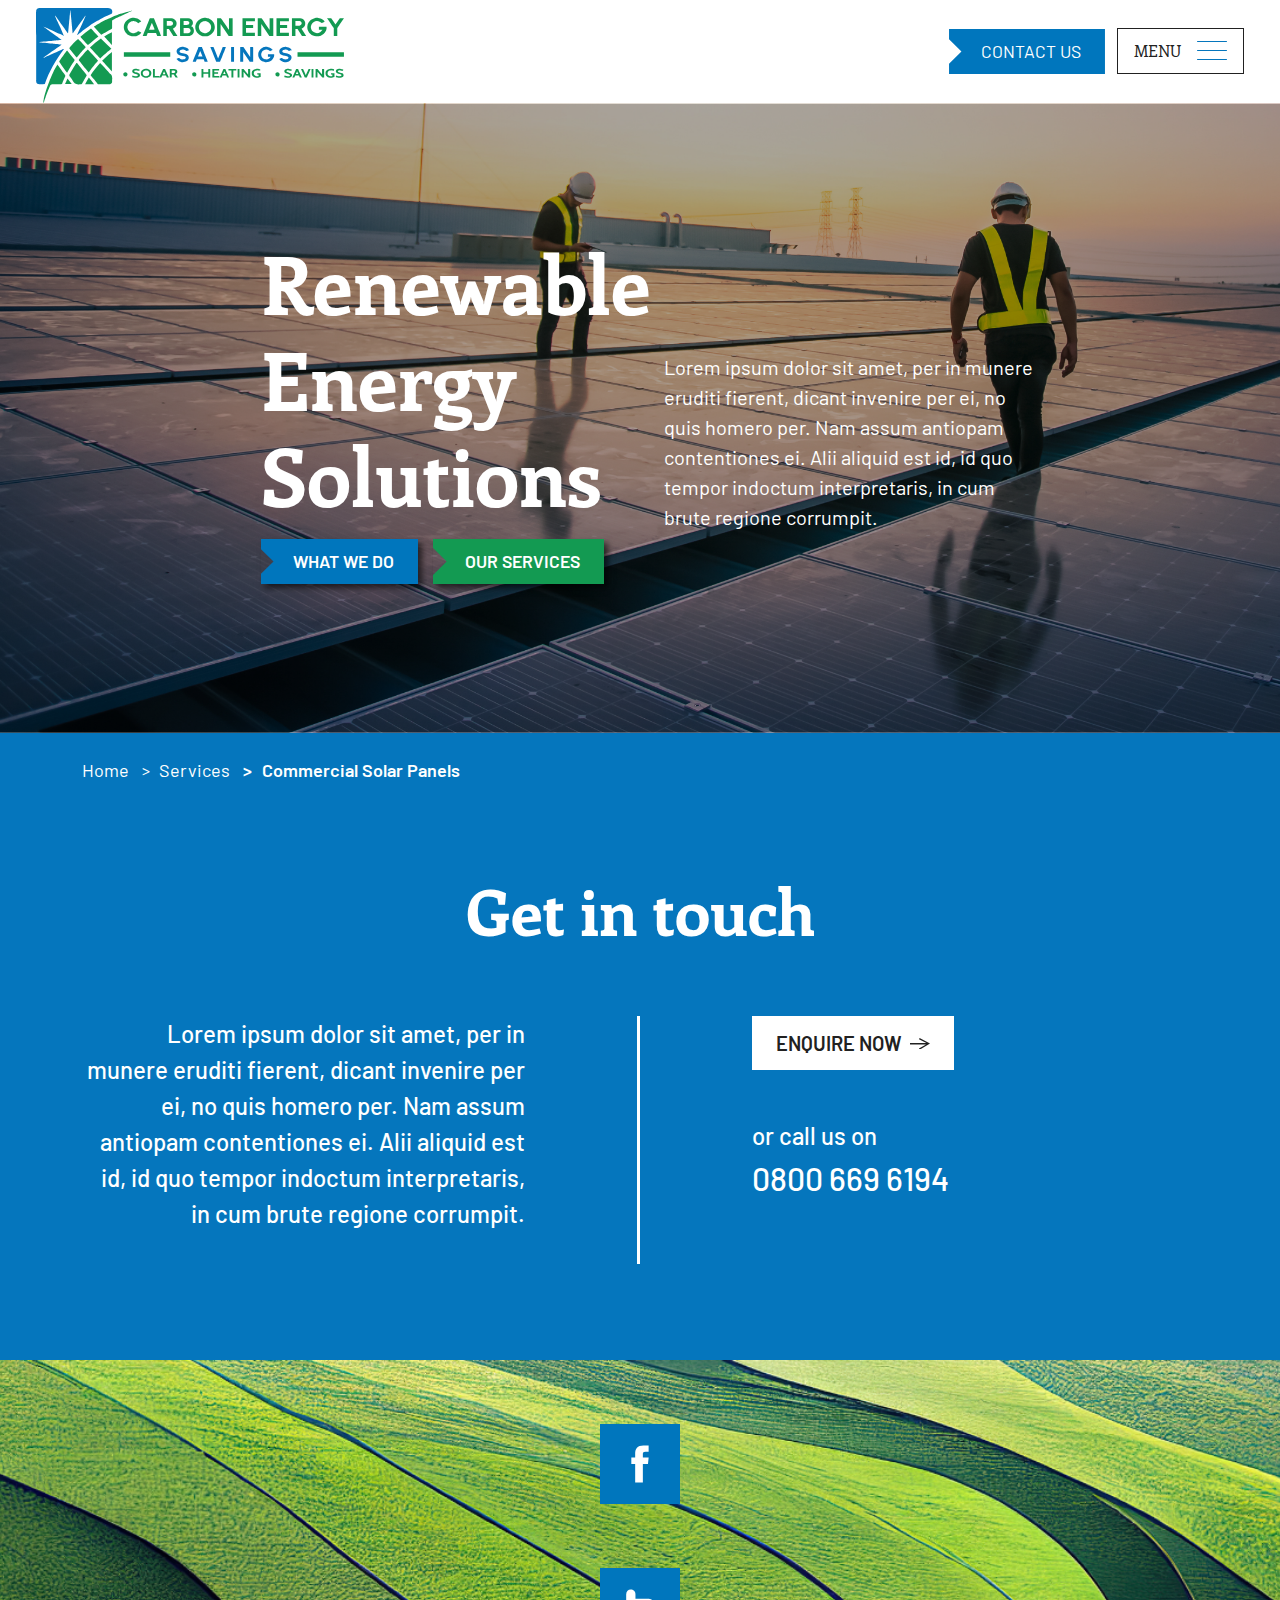
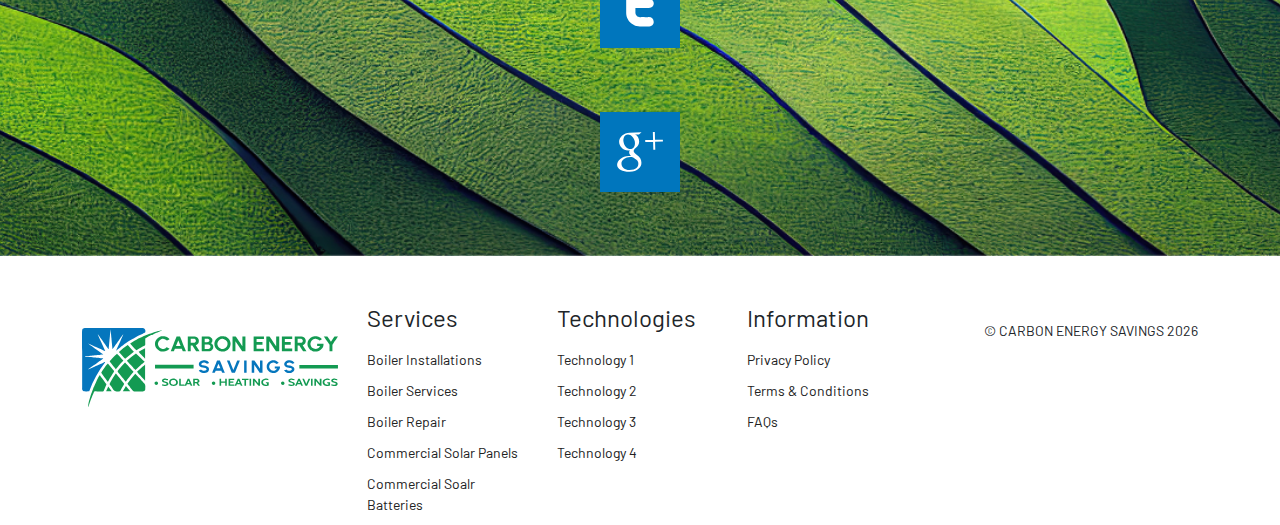
==== inner.html @ 4d5dc3a6 "breadcrumbs" ====
<!DOCTYPE html>
<html lang="en">
    <head>
        <!-- Meta data  -->
        <meta charset="utf-8" />
        <meta name="viewport" content="width=device-width, initial-scale=1, shrink-to-fit=no" />
        <title>Carbon Energy Savings</title>
        <meta name="description" content="">
        
        <!-- CSS  -->
        <link href='/css/_0.aos.css' rel='stylesheet'>
        <link href='/css/_1.swiper.bundle.css' rel='stylesheet'>
        <link href='/css/_2.swiper.css' rel='stylesheet'>
        <link href='/css/_3.bootstrap.min.css' rel='stylesheet'>
        <link href='/css/_4.variables.css' rel='stylesheet'>
        <link href='/css/_5.default.css' rel='stylesheet'>
        <link href='/css/_6.medium.css' rel='stylesheet'>
        <link href='/css/_7.large.css' rel='stylesheet'>
        <link href='/css/_8.xl.css' rel='stylesheet'>
        <link href='/css/_9.xs.css' rel='stylesheet'>

        <!-- Fonts  -->
        <link rel="preconnect" href="https://fonts.googleapis.com">
        <link rel="preconnect" href="https://fonts.gstatic.com" crossorigin>
        <link href="https://fonts.googleapis.com/css2?family=Barlow:ital,wght@0,100;0,200;0,300;0,400;0,500;0,600;0,700;0,800;0,900;1,100;1,200;1,300;1,400;1,500;1,600;1,700;1,800;1,900&family=Enriqueta:wght@400;500;600;700&display=swap" rel="stylesheet">
        <!-- Icons  -->
    </head>
    <body>
        <!-- Main Navigation  -->
        <div class="container-fluid nav-outer p-0 py-3 py-xl-2 px-xl-4">
           
            <nav class="navbar navbar-dark py-0 order-1" id="main-nav" aria-label="Main Navigation" role="navigation">

                <!-- Logo -->
                    <a class="logo-top d-flex flex-row align-items-center" href="/" aria-label="Home">
                        <img src="img/logo-1_1.svg" alt="">
                    </a>
                
                <!-- End Logo -->

                <!-- Contact us button  -->
                <a class="cutout-btn contact-btn order-3 order-md-2" href="#">Contact us</a>

                <!-- Burger Collapse Button -->
                <div class="navbar-toggler d-flex flex-row align-items-center order-2 order-md-3" role="button" data-bs-toggle="collapse" data-bs-target="#navbarSupportedContent" aria-controls="navbarSupportedContent" aria-expanded="false" aria-label="Toggle navigation">
                    <p class="mb-0">Menu</p>
                    <div class="animated-icon">
                        <span></span><span></span><span></span>   
                    </div>
                </div>
                <!-- End Burger Collapse Button -->

                <!-- Nav Links  -->
                <div class="collapse navbar-collapse justify-content-xl-end order-4" id="navbarSupportedContent">
                    <div class="d-flex justify-content-xl-end pt-xl-0">
                        <ul class="navbar-nav pb-0 pt-lg-0 ms-xl-auto">

                            <li class="nav-item active">
                                <a class="nav-link scrollto" href="/">Home</a>
                            </li>
                            <li class="nav-item">
                                <a class="nav-link scrollto" href="/services/">Sevices</a>
                            </li>
                            <li class="nav-item">
                                <a class="nav-link scrollto" href="/projects/">Projects</a>
                            </li>
                            <li class="nav-item">
                                <a class="nav-link scrollto" href="/about/">About</a>
                            </li>
                            <li class="nav-item">
                                <a class="nav-link scrollto" href="/contact-us/">Contact Us</a>
                            </li>
                        </ul>
                         
                    </div>
                </div><!-- End Nav Links  -->
            </nav>
      
    </div> 
    <!-- End Main Navigation  -->

    <!-- Hero  -->
    <section class="hero">
        <!-- Slider main container -->
        <div class="swiper1">
           <!-- Additional required wrapper -->
           <div class="swiper-wrapper container-fluid mx-0 px-0">
               <!-- Slide -->
               <div class="swiper-slide row px-0 mx-0 d-flex flex-column flex-md-row align-items-md-center">
                   <img class="px-0 mx-0" src="/img/hero-1.png">
                   <div class="col-12 col-md-6 col-xl-4 ms-xl-auto pt-5 ps-md-4 ps-lg-5">
                    <div class="hero-lead">
                        <h1>Renewable Energy Solutions</h1>
                        <div class="hero-cta">
                            <a class="cutout-btn" href="#">What we do</a>
                            <a class="cutout-btn green" href="#">Our services</a>
                        </div>
                       </div>
                   </div>
                   <div class="col-12 col-md-6 col-xl-4 me-xl-auto pb-5 px-md-4 pb-xl-0">
                    <div class="hero-sub">
                        <p>Lorem ipsum dolor sit amet, per in munere eruditi ﬁerent, dicant invenire per ei, no quis homero per. Nam assum antiopam contentiones ei. Alii aliquid est id, id quo tempor indoctum interpretaris, in cum brute regione corrumpit. </p>
                   </div>
                   </div>
               </div>
               <!-- End Slide  -->
                <!-- Slide -->
               <div class="swiper-slide row px-0 mx-0 d-flex flex-column flex-md-row align-items-md-center">
                <img class="px-0 mx-0" src="/img/hero-1.png">
                <div class="col-12 col-md-6 col-xl-4 ms-xl-auto pt-5 ps-md-4 ps-lg-5">
                 <div class="hero-lead">
                     <h1>Renewable Energy Solutions</h1>
                     <div class="hero-cta">
                         <a class="cutout-btn" href="#">What we do</a>
                         <a class="cutout-btn green" href="#">Our services</a>
                     </div>
                    </div>
                </div>
                <div class="col-12 col-md-6 col-xl-4 me-xl-auto pb-5 px-md-4 pb-xl-0">
                 <div class="hero-sub">
                     <p>Lorem ipsum dolor sit amet, per in munere eruditi ﬁerent, dicant invenire per ei, no quis homero per. Nam assum antiopam contentiones ei. Alii aliquid est id, id quo tempor indoctum interpretaris, in cum brute regione corrumpit. </p>
                </div>
                </div>
            </div>
            <!-- End Slide  -->
             <!-- Slide -->
             <div class="swiper-slide row px-0 mx-0 d-flex flex-column flex-md-row align-items-md-center">
                <img class="px-0 mx-0" src="/img/hero-1.png">
                <div class="col-12 col-md-6 col-xl-4 ms-xl-auto pt-5 ps-md-4 ps-lg-5">
                 <div class="hero-lead">
                     <h1>Renewable Energy Solutions</h1>
                     <div class="hero-cta">
                         <a class="cutout-btn" href="#">What we do</a>
                         <a class="cutout-btn green" href="#">Our services</a>
                     </div>
                    </div>
                </div>
                <div class="col-12 col-md-6 col-xl-4 me-xl-auto pb-5 px-md-4 pb-xl-0">
                 <div class="hero-sub">
                     <p>Lorem ipsum dolor sit amet, per in munere eruditi ﬁerent, dicant invenire per ei, no quis homero per. Nam assum antiopam contentiones ei. Alii aliquid est id, id quo tempor indoctum interpretaris, in cum brute regione corrumpit. </p>
                </div>
                </div>
            </div>
            <!-- End Slide  -->
           </div>
       </div>
   </section>
   <!-- End Hero  -->

   <!-- Breadcrumbs  -->
    <section class="breadcrumbs">
        <div class="container-fluid py-4">
            <div class="container">
                <div class="row">
                    <div id="breadcrumb" aria-label="breadcrumb">
                        <ol class="breadcrumb mb-0">
                            <li class="breadcrumb-item d-flex align-items-center"><a href="/">Home</a></li>
                            <li class="breadcrumb-item d-flex align-items-center"><a href="/">Services</a></li>
                            <li class="breadcrumb-item active">Commercial Solar Panels</li>
                        </ol>
                    </div>
                </div>
            </div>
        </div>
    </section>
    <!-- End Breadcrumbs  -->

    <!-- Get in touch  -->
     <section class="get-in-touch pt-5">
        <div class="container-fluid pt-3">
            <div class="container">

                <div class="row justify-content-center">
                    <div class="col-12 col-lg-7">
                        <div class="section-title">
                            <h2>Get in touch</h2>
                        </div>
                    </div>
                </div>
                
                <div class="row pt-3 pt-lg-5">
                    <div class="col-12 col-lg-6 border-col mb-5 pb-3">
                        <p>Lorem ipsum dolor sit amet, per in munere eruditi ﬁerent, dicant invenire per ei, no quis homero per. Nam assum antiopam contentiones ei. Alii aliquid est id, id quo tempor indoctum interpretaris, in cum brute regione corrumpit.</p>
                    </div> 
                    <div class="col-12 col-lg-6 btn-col">
                        <a href="#" class="white-btn mb-5">
                            Enquire Now
                            <svg id="svg-id-52-pxub1" width="20"  class="ms-2" xmlns="http://www.w3.org/2000/svg" viewBox="0 0 15.24 8.96">
                                <g id="svg-id-53-jobn3">
                                  <polyline points="0 3.88 12.47 3.88 6.85 .88 7.32 0 15.24 4.22 7.34 8.96 6.83 8.1 12.2 4.88 0 4.88 0 3.88" style="fill:#212121; fill-rule:evenodd;"/>
                                </g>
                              </svg>    
                        </a>
                        <p class="mb-0">or call us on</p>
                        <p class="phone"><a href="tel: 08006696194">0800 669 6194</a></p>
                    </div>
                </div>
                

            </div>

            
        </div>
        <!-- Get in touch Social  -->
        <div class="container-fluid px-0">
            <div class="get-in-touch-social d-flex flex-column justify-content-center align-items-center mt-5">
                <img src="/img/get-in-touch.png" alt="">
                <a href="#" alt=""><svg id="svg-id-54-0l6ss" xmlns="http://www.w3.org/2000/svg" viewBox="0 0 33.66 33.66"><g id="svg-id-55-ag0za"><rect width="33.66" height="33.66" style="fill:#0076bd;"/><path d="M18.03,24.64h-3.23v-7.81h-1.62v-2.69h1.62v-1.62c0-2.19.91-3.5,3.5-3.5h2.16v2.69h-1.35c-1.01,0-1.08.38-1.08,1.08v1.35h2.44l-.29,2.69h-2.15v7.81" style="fill:#fff; fill-rule:evenodd;"/></g></svg></a>
                <a href="#" alt=""><svg id="svg-id-56-9w3bx" xmlns="http://www.w3.org/2000/svg" viewBox="0 0 33.66 33.66"><g id="svg-id-57-s0dxe"><rect width="33.66" height="33.66" style="fill:#0076bd;"/><path d="M22.6,22.69c0,.54-.19,1.01-.58,1.4-.47.38-1.12.52-1.88.51-1.14,0-2.97.16-4.78-.2-.66-.13-1.59-.7-1.97-.97-1.41-.99-2.37-2.72-2.37-4.52v-7.91c.03-1.2.85-1.96,1.91-1.98.55,0,1.01.19,1.4.58.39.39.59.86.59,1.4v1.98h5.64c2.67,0,2.9,3.87,0,3.87h-5.66v2.05c.26,1.61,1.45,1.83,2.71,1.76,1.08.06,2.23.03,2.51.03,1.39-.18,2.43.49,2.49,1.98" style="fill:#fff; fill-rule:evenodd;"/></g></svg></a>
                <a href="#" alt=""><svg id="svg-id-58-qd0ra" xmlns="http://www.w3.org/2000/svg" viewBox="0 0 33.66 33.66"><g id="svg-id-59-scoz5"><rect width="33.66" height="33.66" style="fill:#0076bd;"/><polyline points="26.45 11.63 23.15 11.72 23.07 8.42 22.24 8.44 22.33 11.74 19.02 11.83 19.04 12.65 22.35 12.57 22.43 15.87 23.26 15.85 23.17 12.55 26.48 12.46 26.45 11.63" style="fill:#fff;"/><path d="M15.56,18.11c-.47-.31-1.37-1.09-1.39-1.55-.01-.55.14-.82.94-1.49.83-.68,1.4-1.62,1.37-2.7-.03-1.28-.64-2.52-1.72-2.91l1.62-.04,1.12-.86-5.11.13c-2.29.06-4.4,1.85-4.35,3.86.05,2.05,1.66,3.67,3.99,3.61.16,0,.32-.01.47-.03-.14.29-.24.62-.23.96.02.57.33,1.02.73,1.39-.29,0-.58.02-.88.03-2.84.07-4.97,1.94-4.92,3.81.05,1.84,2.47,2.93,5.31,2.86,3.23-.08,4.97-1.96,4.92-3.81-.04-1.48-.5-2.35-1.87-3.27M12.77,15.62c-1.32,0-2.6-1.4-2.88-3.13-.27-1.72.58-3.07,1.89-3.06,1.32,0,2.6,1.36,2.88,3.08.27,1.72-.57,3.11-1.89,3.11M12.48,24.37c-1.96.05-3.41-1.15-3.45-2.64-.04-1.46,1.69-2.72,3.65-2.75.46,0,.89.06,1.28.17,1.08.71,1.86,1.11,2.09,1.95.05.17.07.35.08.52.04,1.49-.89,2.68-3.65,2.75" style="fill:#fff;"/></g></svg></a>
            </div>
        </div>
        <!-- Get in touch Social  -->
     </section>
    <!-- End Get in touch  -->

    <!-- Footer  -->
    <footer id="footer" class="d-flex-column pt-0 pt-md-4 pt-lg-5 ">
        <!-- Footer Links -->
        <div class="container text-left">
          <div class="row">
  
            <!-- Site Logo -->
            <div class="col-xl-3 shfooter d-flex flex-column flex-md-row flex-xl-column align-items-md-center align-items-xl-start py-4">
                <a class="logo-footer d-flex flex-row align-items-center" href="/" aria-label="Home">
                    <img src="img/logo-1_1.svg" alt="">
                </a>
            </div>
            <!-- End Site Logo -->
            
            <hr class="clearfix w-100 d-xl-none mb-0">
  
            <!-- Address -->
            <div class="col-xl-2 shfooter">
              <h3 class="footer-title d-none d-xl-block">Services</h3>
              <div class="d-xl-none title" data-bs-target="#services" data-bs-toggle="collapse">
                <div class="py-3 footer-title d-flex align-items-center justify-content-between">Services
                  <div class="navbar-toggler">
                    <svg class="fas fa-angle-right" xmlns="http://www.w3.org/2000/svg" viewBox="0 0 320 512"><path d="M310.6 233.4c12.5 12.5 12.5 32.8 0 45.3l-192 192c-12.5 12.5-32.8 12.5-45.3 0s-12.5-32.8 0-45.3L242.7 256 73.4 86.6c-12.5-12.5-12.5-32.8 0-45.3s32.8-12.5 45.3 0l192 192z"/></svg>
                    <svg class="fas fa-angle-down" xmlns="http://www.w3.org/2000/svg" viewBox="0 0 512 512"><path d="M233.4 406.6c12.5 12.5 32.8 12.5 45.3 0l192-192c12.5-12.5 12.5-32.8 0-45.3s-32.8-12.5-45.3 0L256 338.7 86.6 169.4c-12.5-12.5-32.8-12.5-45.3 0s-12.5 32.8 0 45.3l192 192z"/></svg>    
              </div>
                </div>
              </div>
              <div class="collapse pb-md-0 pt-lg-3" id="services">
                <ul class="list-unstyled">
                    <li><a href="#">Boiler Installations </a></li>
                    <li><a href="#">Boiler Services </a></li>
                    <li><a href="#">Boiler Repair</a></li>
                    <li><a href="#">Commercial Solar Panels</a></li>
                    <li><a href="#">Commercial Soalr Batteries</a></li>
                </ul>
              </div>
            
            </div><!-- End Address -->
            
            <hr class="clearfix w-100 d-xl-none mb-0">

            <!-- Areas -->
            <div class="col-xl-2 shfooter">
                <h3 class="footer-title d-none d-xl-block">Technologies</h3>
                <div class="d-xl-none title" data-bs-target="#technologies" data-bs-toggle="collapse">
                  <div class="py-3 footer-title d-flex align-items-center justify-content-between">Technologies
                    <div class="navbar-toggler">
                        <svg class="fas fa-angle-right" xmlns="http://www.w3.org/2000/svg" viewBox="0 0 320 512"><path d="M310.6 233.4c12.5 12.5 12.5 32.8 0 45.3l-192 192c-12.5 12.5-32.8 12.5-45.3 0s-12.5-32.8 0-45.3L242.7 256 73.4 86.6c-12.5-12.5-12.5-32.8 0-45.3s32.8-12.5 45.3 0l192 192z"/></svg>
                        <svg class="fas fa-angle-down" xmlns="http://www.w3.org/2000/svg" viewBox="0 0 512 512"><path d="M233.4 406.6c12.5 12.5 32.8 12.5 45.3 0l192-192c12.5-12.5 12.5-32.8 0-45.3s-32.8-12.5-45.3 0L256 338.7 86.6 169.4c-12.5-12.5-32.8-12.5-45.3 0s-12.5 32.8 0 45.3l192 192z"/></svg>    
                     </div>
                  </div>
                </div>
                <div class="collapse pb-md-0 pt-lg-3" id="technologies">
                    <ul class="list-unstyled">
                        <li><a href="#">Technology 1</a></li>
                        <li><a href="#">Technology 2</a></li>
                        <li><a href="#">Technology 3</a></li>
                        <li><a href="#">Technology 4</a></li>
                    </ul>
                </div>
              </div><!-- End Areas -->
            
              <hr class="clearfix w-100 d-xl-none mb-0">

            

              <!-- Areas -->
            <div class="col-xl-2 me-auto  shfooter">
                <h3 class="footer-title d-none d-xl-block">Information </h3>
                <div class="d-xl-none title" data-bs-target="#information" data-bs-toggle="collapse">
                  <div class="py-3 footer-title d-flex align-items-center justify-content-between">Information 
                    <div class="navbar-toggler">
                        <svg class="fas fa-angle-right" xmlns="http://www.w3.org/2000/svg" viewBox="0 0 320 512"><path d="M310.6 233.4c12.5 12.5 12.5 32.8 0 45.3l-192 192c-12.5 12.5-32.8 12.5-45.3 0s-12.5-32.8 0-45.3L242.7 256 73.4 86.6c-12.5-12.5-12.5-32.8 0-45.3s32.8-12.5 45.3 0l192 192z"/></svg>
                        <svg class="fas fa-angle-down" xmlns="http://www.w3.org/2000/svg" viewBox="0 0 512 512"><path d="M233.4 406.6c12.5 12.5 32.8 12.5 45.3 0l192-192c12.5-12.5 12.5-32.8 0-45.3s-32.8-12.5-45.3 0L256 338.7 86.6 169.4c-12.5-12.5-32.8-12.5-45.3 0s-12.5 32.8 0 45.3l192 192z"/></svg>    
                     </div>
                  </div>
                </div>
                <div class="collapse pb-md-0 pt-lg-3" id="information">
                    <ul class="list-unstyled">
                        <li><a href="#">Privacy Policy</a></li>
                        <li><a href="#">Terms & Conditions</a></li>
                        <li><a href="#">FAQs</a></li>
                    </ul>
                    </div>
              </div><!-- End Areas -->
            
              <hr class="clearfix w-100 d-lg-none mb-0">

              <div class="col-xl-3 text-xl-end shfooter py-3">
                <p> &copy; CARBON ENERGY SAVINGS <span class="current-year"></span></p>
              </div>

             

              
          
            
          </div><!-- /.row  -->
        </div> <!-- /.container  -->
        <!-- End Footer Links-->
  
     
        
      </footer>
    <!-- End Footer  -->
    
        <script src='/scripts/bootstrap.bundle.min.js'></script>   
        <script src='/scripts/swiper-bundle.min.js'></script>   
        <script src='/scripts/swiper.js'></script>   
        <script src='/scripts/current-year.js'></script>   
        <script src='/scripts/aos.js'></script>   
        <script src='/scripts/burger-toggle.js'></script>   
    </body>
</html>
---- css/_4.variables.css ----
/* Variables */

:root {
    --blue: #0576bd;
    --green: #139a52;
    --black: #212121;
    --gray: #eeeff0;
}
---- css/_5.default.css ----
/* Default styles - small devices (Mobile, screen width < 768px) */

/*--------------------------------------------------------------
# Typography
--------------------------------------------------------------*/
body {
    font-family: "Barlow", sans-serif;
}
h1,h2,h3 {
    font-family: "Enriqueta", serif;
    font-weight: 700;
}

.lead {
    font-size: 1.125rem;
    font-weight: 600;
}

a.white-btn {
    padding: .75rem 1.5rem;
    background-color: #ffffff;
    color: var(--black);
    text-decoration: none;
    display: flex;
    flex-direction: row;
    align-items: center;
    justify-content: center;
    text-transform: uppercase;
    width: fit-content;
    font-weight: 600;
    font-size: 1.25rem;
}
a.cutout-btn {
    padding: .75rem 1.5rem .75rem 2rem;
    background-color: none;
    position: relative;
    display: inline-block;
    color: #ffffff!important;
    font-family: "Barlow", sans-serif;
    font-size: 1.125rem;
    font-weight: 600;
    text-decoration: none;
    background: url("data:image/svg+xml,%3Csvg xmlns='http://www.w3.org/2000/svg' viewBox='0 0 134.37 45.12'%3E%3Cpolyline points='134.37 0 134.37 45.12 0 45.12 0 33.26 10.7 22.56 0 11.86 0 0' style='fill:%230576bd%3B fill-rule:evenodd%3B'/%3E%3C/svg%3E") no-repeat center/cover;    
    border: none;
    width: fit-content;
    text-transform: uppercase;
    text-align: center;
}
a.cutout-btn.green {
    background-color: transparent!important;
    background: url("data:image/svg+xml,%3Csvg xmlns='http://www.w3.org/2000/svg' viewBox='0 0 134.37 45.12'%3E%3Cpolyline points='134.37 0 134.37 45.12 0 45.12 0 33.26 10.7 22.56 0 11.86 0 0' style='fill:%23139a52%3B fill-rule:evenodd%3B'/%3E%3C/svg%3E") no-repeat center/cover;  
}

.section-title {
    text-align: center;
    margin-bottom: 1.25rem;
}
.section-title h2 {
    font-size: 2.5rem;
}



/*--------------------------------------------------------------
# Main Navigation
--------------------------------------------------------------*/
.nav-outer {
    /* background-color: var(--blue); */
}

.navbar-toggler {
    border: none;
}

#main-nav .active a {
    color: #ffffff;
}

.logo-top img {
   /* width: 40%; */
   /* height: 85px; */
   /* width: 160px; */
   width: 12rem;
   height: auto;
}
#main-nav a {
    /* text-transform: uppercase; */
    color: var(--blue);
    font-weight: 400;
    transition: all .3s;
}
#main-nav .nav-item:hover a{
    color: var(--green);
}

#main-nav .nav-item {
    border-bottom: 1px solid var(--blue);
    width: 100%;
}
#main-nav .nav-item.active {
   
    background-color: var(--green);
}
#main-nav .btn {
    font-size: 18px;
}

#main-nav .active .nav-link {
     color: #ffffff;
}

#main-nav .btn {
    font-size: 18px;
}

.nav-outer .container {
    padding: 0;
}


.navbar ul {
    padding: 0;
}

    .navbar ul li, .navbar-toggler, .mobile-search-btn {
        padding-left: calc(var(--bs-gutter-x) * .5);
        padding-right: calc(var(--bs-gutter-x) * .5);
    }

    a.logo-top {
        width: fit-content!important;
        max-width: fit-content !important;
    }
    a.logo-top img {
        padding-left: calc(var(--bs-gutter-x) * .5);
        margin-bottom: -.5rem;
    }
    .navbar-nav {
        margin-top: calc(var(--bs-gutter-x) * .5);
        width: 100%;
    }

        .navbar-nav .nav-item, .navbar ul li:first-child {
            padding: 1rem calc(var(--bs-gutter-x) * .5);
        }

        .navbar a {
            padding: 0;
        }
        .nav-contact-contain {
            padding: 0 calc(var(--bs-gutter-x) * .5);
        }
        .navbar-toggler {
            border: 1px solid var(--black);
            border-radius: 0;
            padding: .75rem 1rem;
            margin-right: calc(var(--bs-gutter-x) * .5);
        }
        .navbar-toggler p {
            text-transform: uppercase;
            font-family: "Enriqueta", serif;
            color: var(--black);
            font-weight: 300;
            font-size: 1rem;
            padding-right: 1rem;
        }


/* Collapse Button Mobile */
.animated-icon {
    cursor: pointer;
    height: 20px;
    margin: 0px;
    position: relative;
    width: 30px;
    -webkit-transform: rotate(0deg);
    -moz-transform: rotate(0deg);
    -o-transform: rotate(0deg);
    transform: rotate(0deg);
    -webkit-transition: .5s ease-in-out;
    -moz-transition: .5s ease-in-out;
    -o-transition: .5s ease-in-out;
    transition: .5s ease-in-out;
}

    .animated-icon span {
        border-radius: 9px;
        display: block;
        height: 1px;
        position: absolute;
        left: 0;
        opacity: 1;
        width: 100%;
        -webkit-transform: rotate(0deg);
        -moz-transform: rotate(0deg);
        -o-transform: rotate(0deg);
        transform: rotate(0deg);
        -webkit-transition: .25s ease-in-out;
        -moz-transition: .25s ease-in-out;
        -o-transition: .25s ease-in-out;
        transition: .25s ease-in-out;
    }

    .animated-icon span {
        background: var(--blue);
    }

        .animated-icon span:nth-child(1) {
            top: 0px;
            -webkit-transform-origin: left center;
            -moz-transform-origin: left center;
            -o-transform-origin: left center;
            transform-origin: left center;
        }

        .animated-icon span:nth-child(2) {
            top: 9px;
            -webkit-transform-origin: left center;
            -moz-transform-origin: left center;
            -o-transform-origin: left center;
            transform-origin: left center;
        }

        .animated-icon span:nth-child(3) {
            top: 18px;
            -webkit-transform-origin: left center;
            -moz-transform-origin: left center;
            -o-transform-origin: left center;
            transform-origin: left center;
        }

    .animated-icon.open span:nth-child(1) {
        -webkit-transform: rotate(45deg);
        -moz-transform: rotate(45deg);
        -o-transform: rotate(45deg);
        transform: rotate(45deg);
        top: 0px;
        left: 8px;
    }

    .animated-icon.open span:nth-child(2) {
        width: 0%;
        opacity: 0;
    }

    .animated-icon.open span:nth-child(3) {
        -webkit-transform: rotate(-45deg);
        -moz-transform: rotate(-45deg);
        -o-transform: rotate(-45deg);
        transform: rotate(-45deg);
        top: 21px;
        left: 8px;
    }


    a.contact-btn {
        margin-left: auto;
        margin-right: calc(var(--bs-gutter-x) * .5);
        margin-top: .5rem;
        margin-top: calc(var(--bs-gutter-x)* .5);
    }
/* Buttons  */

    a.cutout-btn {
        padding: .75rem 1.5rem .75rem 2rem;
        background-color: var(--blue);
        position: relative;
        display: inline-block;
        color: #ffffff!important;
        font-family: "Barlow", sans-serif;
        font-size: 1.1rem;
        font-weight: 600;
        text-decoration: none;
        background: url("data:image/svg+xml,%3Csvg xmlns='http://www.w3.org/2000/svg' viewBox='0 0 134.37 45.12'%3E%3Cpolyline points='134.37 0 134.37 45.12 0 45.12 0 33.26 10.7 22.56 0 11.86 0 0' style='fill:%230076bd%3B fill-rule:evenodd%3B'/%3E%3C/svg%3E") no-repeat center/cover;
        border: none;
        width: fit-content;
        text-transform: uppercase;
        text-align: center;
    }
    a.cutout-btn.green {
        background-color: var(--green);
    }

    /*--------------------------------------------------------------
# Breadcrumbs
--------------------------------------------------------------*/
.breadcrumbs .container-fluid {
    background-color: var(--blue);
}
.breadcrumb-item a {
    color: #ffffff;
    font-weight: 400;
    text-decoration: none;
}
.breadcrumb-item.active {
    font-weight: 600;
    color: #ffffff;
}

.breadcrumb-item + .breadcrumb-item::before {
    content: ">";
    color: #fff; /* Make the divider white */
    padding: 0 0.6rem 0 .3rem; /* Optional: Add space around the divider */
}




/*--------------------------------------------------------------
# Hero
--------------------------------------------------------------*/

.hero {
    overflow: hidden;
    position: relative;
    height: 70vh;
    /* min-height: fit-content; */
}

.hero h1 {
    color: #ffffff;
    font-size: 4rem;
}
.hero .swiper1, .hero .swiper-wrapper, .hero .swiper-slide {
    height: 100%;
}

.hero img {
    width: 100%;
    height: 100%;
    object-fit: cover;
    /* change this to 'object-position: center' for other images */
    object-position: 73%;
    position: absolute;
    z-index: -1;
}

.hero .swiper-slide {
    position: relative;
}

.hero .hero-lead {
    /* position: absolute;
    top: 50%;
    left: .75rem;
    transform: translateY(-50%); */
}
.hero .hero-lead .hero-cta {
    margin-top: 1rem;
}

.hero .hero-lead .hero-cta .cutout-btn {
    box-shadow: 4px 4px 6px rgba(0, 0, 0, 0.6);
}

.hero .hero-lead .hero-cta .cutout-btn:nth-of-type(2) {
    margin-left: .75rem;
}

.hero .hero-sub {
    position: relative;
    bottom: 0;
    color: #ffffff;
    margin-top: 3rem;
}

/*--------------------------------------------------------------
# Our Services
--------------------------------------------------------------*/

.our-services .service-cards .service-card img {
    width: 100%;
    height: 100%;
    object-fit: cover;
    position: absolute;
    z-index: -1;
    transition: all .3s;
}
.our-services .service-cards .service-card {
    position: relative;
    transition: all .3s;
    height: 100%;
    display: block;
}
.our-services .service-cards a {
    text-decoration: none;
}
.our-services .service-cards .service-card .card-body {
    padding: 2rem;
    height: 100%;
    display: flex;
    flex-direction: column;
    justify-content: space-between;
}

.our-services .service-cards .service-card h3 {
    font-size: 2.5rem;
    color: #ffffff;
    font-family: "Barlow", sans-serif;
    font-weight: 600;
}
.our-services .service-cards .service-card .card-body .service-btn-container {
    background-color: var(--green);
    width: fit-content;
    margin-top: 8rem;
}
.our-services .service-cards .service-card .card-body .service-btn-container svg {
    height: 3.5rem;
}
.our-services .service-cards .service-card .card-body .service-btn-container .service-btn {
    height: fit-content;
    color: #ffffff;
    text-transform: uppercase;
    padding-left: 1rem;
    padding-right: 1rem;
}

.our-services .service-cards .service-card .card-body .service-btn-container .service-btn svg {
    width: 1.5rem;
    margin-left: 1rem;
    transition: all .3s;
}

.our-services .service-cards .service-card:hover img {
    opacity: .37;
}
.our-services .service-cards .service-card:hover h3 {
    color: var(--blue);
}
.our-services .service-cards .service-card:hover .card-body .service-btn-container {
    background-color: var(--blue);
}

.our-services .service-cards .service-card:hover .card-body .service-btn-container .service-btn svg {
    transform: translateX(.28rem);
}

/*--------------------------------------------------------------
# Steps
--------------------------------------------------------------*/
.steps {
    background-color: var(--blue);
}


.steps .step {
    margin: 2rem 0;
}

.steps a {
    text-decoration: none;
    color: #ffffff;
}

.steps .step .step-btn {
    text-transform: uppercase;
    margin: 1rem 0;
}

.steps .step h3 {
    font-size: 4rem;
    margin: 1.5rem 0;
    text-align: center;
}
.steps .step svg:nth-of-type(1) {
    width: 10rem;
}


.steps .step .step-btn svg {
    width: 1.5rem;
    margin-left: 1rem;
    transition: all .3s;
}

.steps .step:hover {
    cursor: pointer;
}

.steps .step:hover h3,.steps .step:hover p {
    color: var(--green);
}

.steps .step:hover .step-btn svg polyline, .steps .col-12:nth-of-type(2) .step:hover svg path, .steps .col-12:nth-of-type(3) .step:hover svg path {
    fill: var(--green)!important;
}

.steps .col-12:nth-of-type(1) .step:hover svg path, .steps .col-12:nth-of-type(1) .step:hover svg line, .steps .col-12:nth-of-type(1) .step:hover svg polyline {
    stroke: var(--green)!important;
}

/*--------------------------------------------------------------
# Why Choose
--------------------------------------------------------------*/
.why-choose h2 {
    font-family: "Barlow", sans-serif;
    color: var(--blue);
    font-size: 2.5rem;
    font-weight: 500;
    margin-bottom: 2rem;
}

.why-choose ul li {
    font-size: 1.125rem;
    font-weight: 600;
    margin: 1rem 0;
}

ul.custom-bullet-list {
    list-style: none;
    padding-left: 0;
}

ul.custom-bullet-list li {
    position: relative;
    padding-left: 2rem;
}

ul.custom-bullet-list li::before {
    content: url('data:image/svg+xml,<svg xmlns="http://www.w3.org/2000/svg" viewBox="0 0 15.24 8.96"><polyline points="0 3.88 12.47 3.88 6.85 .88 7.32 0 15.24 4.22 7.34 8.96 6.83 8.1 12.2 4.88 0 4.88 0 3.88" style="fill:%23139a52;fill-rule:evenodd;"/></svg>');
    position: absolute;
    left: 0;
    top: 0;
    width: 1.25rem;
    height: auto;
}

.why-choose h3 {
    font-family: "Barlow", sans-serif;
    color: var(--blue);
    margin-top: 2rem;
    text-transform: uppercase;
}


/*--------------------------------------------------------------
# Testimonials
--------------------------------------------------------------*/

.testimonials {
    background-color: var(--gray);
    overflow: hidden;
}

.testimonials p {
    font-size: 1.5rem;
}

.testimonials .author {
    color: var(--blue);
}
.testimonials .img-col {
    height: 100%;
}
.testimonials img {
    width: 100%;
    height: 100%;
    object-fit: cover;
}

/*--------------------------------------------------------------
# Get in touch
--------------------------------------------------------------*/
.get-in-touch {
    background-color: var(--blue);
    color: #ffffff;
}

.get-in-touch p {
    font-size: 1.5rem;
    font-weight: 500;
}

.get-in-touch .phone {
    font-size: 2rem;
}
.get-in-touch .phone a {
    text-decoration: none;
    color: #ffffff;
    transition: all .3s;
}
.get-in-touch .phone a:hover {
    color: var(--green);
}

.get-in-touch .border-col {
    border-bottom: 3px solid #ffffff;
}

.get-in-touch-social {
    position: relative;;
}

.get-in-touch-social img {
    position: absolute;
    width: 100%;
    height: 100%;
    object-fit: cover;
    z-index: 0;
}
.get-in-touch-social a {
    z-index: 1;
}
.get-in-touch-social a {
    z-index: 1;
    width: 5rem;
    margin: 4rem 0 0 0;
}

.get-in-touch-social a:last-of-type {
    margin-bottom: 4rem;
} 

.get-in-touch-social a svg rect {
    transition: all .3s;
}

.get-in-touch-social a:hover svg rect {
    fill: var(--green)!important;
}

/*--------------------------------------------------------------
# Footer
--------------------------------------------------------------*/
footer {
    font-size: .875rem;
}
footer .logo-footer {
    width: 16rem;
}


footer#footer {
    /* border-top: 2px solid var(--gold); */
}
    footer a span {
        /* color: var(--cyan); */
    }

    footer .footer-title {
        font-weight: 400;
        font-family: "Barlow", sans-serif;
    }



    footer a {
        color: var(--black);
        font-size: .875rem;
        text-decoration: none;
        font-weight: 400;
    }

        footer a:hover {
            /* text-decoration: underline; */
            color: var(--green);
        }

            


.footer-title {
    font-size: 1.25rem;
    /*font-weight: 500;*/
    margin-bottom: 20px;
}
footer .navbar-toggler {
    border: none;
}

footer ul li {
    margin-bottom: 10px;
    padding-left: 2.3rem;
    text-indent: -1.1rem;
}
footer .fa-angle-right {
   height: 20px;
}
footer .fa-angle-down {
    width: 20px;
}
footer .fa-chevron-right {
    /*color: #ffffff;*/
    /*color: #ffffff;*/
    padding-right: 0.2rem;
}

.shfooter .collapse {
    display: inherit;
}

/* .shfooter i::before {
    color: var(--light);
} */


.resize {
    text-align: center;
}

.resize {
    margin-top: 3rem;
    font-size: 1.25rem;
}

/* Social footer  */
footer .fa-brands {
    width: 7%;
}

footer .fab:before {
    font-size: 1.1rem;
}

.social-footer a:hover svg {
    /*color: var(--links); */
    animation: icons-rise 0.3s linear forwards;
}

#footer .social-logos svg {
   width: 30px;
   height: 30px;
   transition: all .3s;
}
#footer .social-logos svg g rect{
   
    transition: all .3s;
 }
#footer h4 {
    font-size: 1rem;
    margin-top: 2rem;
}
@keyframes icons-rise {
    from {
        transform: translateX(0px);
    }

    to {
        transform: translate(2.5px, -2.5px);
    }
}

.social-footer a:hover {
    text-decoration: none;
}

    .social-footer a:hover span {
        text-decoration: underline;
    }

@keyframes arrow-right {
    from {
        transform: translateX(0px);
    }

    to {
        transform: translateX(3px);
    }
}



footer hr:not([size]) {
    height: 1px;
    /* color: var(--hcs-blue); */
    opacity: .8;
}

footer ul li {
    padding-left: 0;
    text-indent: 0;
    /* remove this if issue 616 617 */
    display: flex;
    align-items: center;
}

footer .fa-chevron-right {
    display: none;
}

.footer-title {
    margin-bottom: 0;
}

.shfooter ul {
    margin-bottom: 0;
}

.shfooter .collapse {
    display: none;
}

    .shfooter .collapse.show {
        display: block;
    }

.shfooter .title .fa-angle-down,
.shfooter .title[aria-expanded=true] .fa-angle-right {
    display: none;
}

.shfooter .title[aria-expanded=true] .fa-angle-down {
    display: block;
}

.shfooter .navbar-toggler {
    display: inline-block;
    padding: 0;
}

.sub-footer {
    background-color: var(--black);
    color: var(--gold);
}
---- css/_6.medium.css ----
/* Medium devices (tablets, 768px and up) */

@media (min-width: 768px) {
    .navbar a.contact-btn {
        margin-top: 0;
    }
    a.cutout-btn {
        padding: .6rem 1.5rem .6rem 2rem;
    }

    .logo-top img {
        width: 16rem;
    }
    .hero img {
        width: 100%;
        height: 100%;
        object-fit: cover;
        /* change this to 'object-position: center' for other images */
        /* object-position: 50% */
    }

    .hero {
        height: fit-content;
    }
    .hero .hero-cta {
        margin-bottom: 4rem;
    }
    .hero-sub p {
        margin-bottom: 0;
    }

    .get-in-touch .border-col {
        border-bottom: none;
        border-right: 3px solid #ffffff;
        padding-right: 3rem;
        text-align: right;
    }
    .get-in-touch .btn-col {
        padding-left: 3rem;
    }

    .breadcrumb-item a {
        font-size: 1.125rem;
    }
    .breadcrumb-item.active {
        font-size: 1.125rem;
    }
}
---- css/_7.large.css ----
/* Large devices (desktops, 992px and up) */

@media (min-width: 992px) {
    .logo-top img {
        width: 20rem;
    }

    .steps .step svg:nth-of-type(1) {
        width: auto;
        height: 6rem;
    }

    .steps .step h3 {
        font-size: 2.5rem;
        margin-bottom: 1rem;
    }

    .steps .step .step-btn svg {
        width: 1.5rem;
        height: auto;
    }
    .why-choose .col-border {
        border-right: 1px solid var(--green);
    }
    .why-choose .col-svg svg {
        margin-right: -1rem;
    }
    .why-choose .ps-lg-6 {
        padding-left: 4rem;
    }


}
---- css/_8.xl.css ----
/* Extra large devices (large desktops, 1200px and up) */

@media only screen and (min-width: 1200px) {

    .nav-outer {
        background-color: #ffffff;
    }
    .nav-outer .container-fluid {
        --bs-gutter-x: 1.5rem;
        --bs-gutter-y: 0;
        width: 100%;
        padding-right: calc(var(--bs-gutter-x) * .5);
        padding-left: calc(var(--bs-gutter-x) * .5);
        margin-right: auto;
        margin-left: auto;
}
    
    #main-nav .nav-item {
        border: none;
        padding: .75rem 1rem;
        margin-left: 1rem;
        text-align: center;
        width: fit-content;
    }
    #main-nav .nav-item a {
        color: var(--black);
    }
    #main-nav .nav-item.active {
        background-color: unset;
        border-bottom: 2px solid var(--green);
        color: var(--green);
    }
    #main-nav .nav-item.active a {
        color: var(--light);
    }
    #main-nav .nav-item:last-of-type {
        padding-right: 0;
    }

    #main-nav .navbar-nav {
        /* width: 20rem; */
        display: flex;
        flex-direction: row;
        justify-content: end;
        margin-bottom: .25rem;
    }

    .hero {
        height: 70vh;
    }
    .hero h1 {
        font-size: 5rem;
    }

    .hero .hero-sub p {
        font-size: 1.25rem;
        font-weight: 400;
    }
    .section-title h2 {
        font-size: 4rem;
    }

    .get-in-touch .border-col {
        padding-right: 7rem;
    }
    .get-in-touch .btn-col {
        padding-left: 7rem;
    }

     /* Footer - Large Devices */

.shfooter .collapse {
    display: block;
    }
    footer .fa-chevron-right {
    display: inline-block;
    }
    footer ul li {
    margin-bottom: 10px;
    
    }
    footer ul li span {
        display: inline-block;
    }
    footer ul li a:hover span {
        animation: arrow-right 0.3s linear forwards; 
              
          }
      
      @keyframes arrow-right {
        from {
          transform: translateX(0px); }
        to {
          transform: translateX(2px); } 
          
      }
    
      #footer .footer-title {
        font-size: 1.5rem;
      }
     
}
---- css/_9.xs.css ----
/* Xtra small devices (iPhone 5/SE, screen width < 363px) */

@media (max-width: 363px) { 
  
}
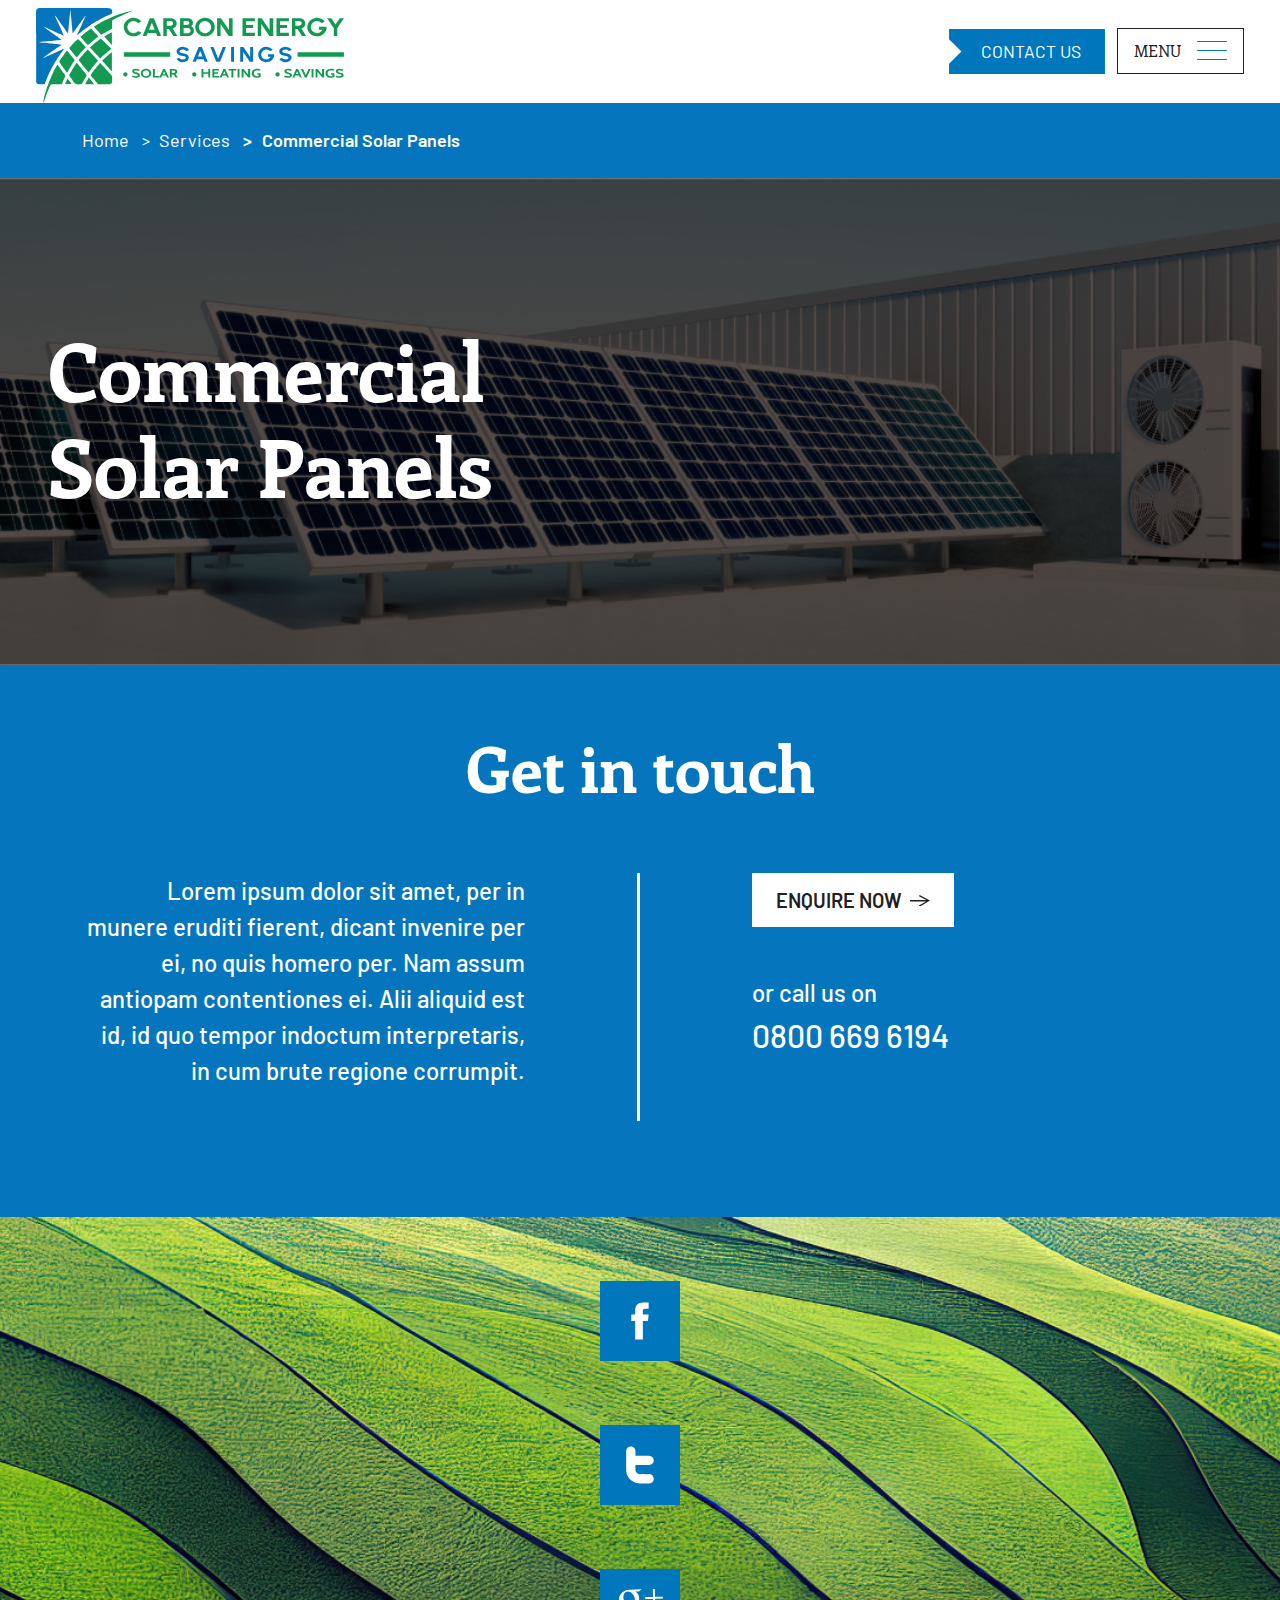
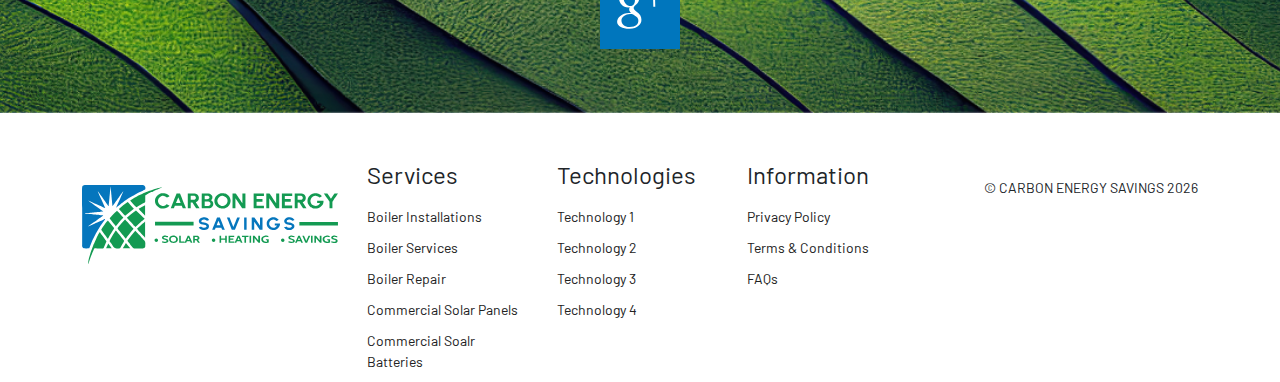
==== commit 5c8b514f: "hero inner" ====
--- a/inner.html
+++ b/inner.html
@@ -79,74 +79,6 @@
     </div> 
     <!-- End Main Navigation  -->
 
-    <!-- Hero  -->
-    <section class="hero">
-        <!-- Slider main container -->
-        <div class="swiper1">
-           <!-- Additional required wrapper -->
-           <div class="swiper-wrapper container-fluid mx-0 px-0">
-               <!-- Slide -->
-               <div class="swiper-slide row px-0 mx-0 d-flex flex-column flex-md-row align-items-md-center">
-                   <img class="px-0 mx-0" src="/img/hero-1.png">
-                   <div class="col-12 col-md-6 col-xl-4 ms-xl-auto pt-5 ps-md-4 ps-lg-5">
-                    <div class="hero-lead">
-                        <h1>Renewable Energy Solutions</h1>
-                        <div class="hero-cta">
-                            <a class="cutout-btn" href="#">What we do</a>
-                            <a class="cutout-btn green" href="#">Our services</a>
-                        </div>
-                       </div>
-                   </div>
-                   <div class="col-12 col-md-6 col-xl-4 me-xl-auto pb-5 px-md-4 pb-xl-0">
-                    <div class="hero-sub">
-                        <p>Lorem ipsum dolor sit amet, per in munere eruditi ﬁerent, dicant invenire per ei, no quis homero per. Nam assum antiopam contentiones ei. Alii aliquid est id, id quo tempor indoctum interpretaris, in cum brute regione corrumpit. </p>
-                   </div>
-                   </div>
-               </div>
-               <!-- End Slide  -->
-                <!-- Slide -->
-               <div class="swiper-slide row px-0 mx-0 d-flex flex-column flex-md-row align-items-md-center">
-                <img class="px-0 mx-0" src="/img/hero-1.png">
-                <div class="col-12 col-md-6 col-xl-4 ms-xl-auto pt-5 ps-md-4 ps-lg-5">
-                 <div class="hero-lead">
-                     <h1>Renewable Energy Solutions</h1>
-                     <div class="hero-cta">
-                         <a class="cutout-btn" href="#">What we do</a>
-                         <a class="cutout-btn green" href="#">Our services</a>
-                     </div>
-                    </div>
-                </div>
-                <div class="col-12 col-md-6 col-xl-4 me-xl-auto pb-5 px-md-4 pb-xl-0">
-                 <div class="hero-sub">
-                     <p>Lorem ipsum dolor sit amet, per in munere eruditi ﬁerent, dicant invenire per ei, no quis homero per. Nam assum antiopam contentiones ei. Alii aliquid est id, id quo tempor indoctum interpretaris, in cum brute regione corrumpit. </p>
-                </div>
-                </div>
-            </div>
-            <!-- End Slide  -->
-             <!-- Slide -->
-             <div class="swiper-slide row px-0 mx-0 d-flex flex-column flex-md-row align-items-md-center">
-                <img class="px-0 mx-0" src="/img/hero-1.png">
-                <div class="col-12 col-md-6 col-xl-4 ms-xl-auto pt-5 ps-md-4 ps-lg-5">
-                 <div class="hero-lead">
-                     <h1>Renewable Energy Solutions</h1>
-                     <div class="hero-cta">
-                         <a class="cutout-btn" href="#">What we do</a>
-                         <a class="cutout-btn green" href="#">Our services</a>
-                     </div>
-                    </div>
-                </div>
-                <div class="col-12 col-md-6 col-xl-4 me-xl-auto pb-5 px-md-4 pb-xl-0">
-                 <div class="hero-sub">
-                     <p>Lorem ipsum dolor sit amet, per in munere eruditi ﬁerent, dicant invenire per ei, no quis homero per. Nam assum antiopam contentiones ei. Alii aliquid est id, id quo tempor indoctum interpretaris, in cum brute regione corrumpit. </p>
-                </div>
-                </div>
-            </div>
-            <!-- End Slide  -->
-           </div>
-       </div>
-   </section>
-   <!-- End Hero  -->
-
    <!-- Breadcrumbs  -->
     <section class="breadcrumbs">
         <div class="container-fluid py-4">
@@ -164,6 +96,22 @@
         </div>
     </section>
     <!-- End Breadcrumbs  -->
+
+    <!-- Hero Inner  -->
+    <section class="hero hero-inner">
+        <div class="container-fluid mx-0 px-0">
+            <div class="row px-0 mx-0 d-flex flex-column flex-md-row align-items-md-center">
+                <img class="px-0 mx-0" src="/img/hero-inner.png">
+                <div class="col-12 col-md-7 col-lg-6 col-xl-5 col-xxl-7 py-5 ps-md-4 ps-lg-5 my-5">
+                    <div class="hero-lead">
+                        <h1>Commercial Solar Panels</h1>
+                    </div>
+                </div>
+            </div>
+        </div>
+   </section>
+   <!-- End Hero Inner  -->
+    
 
     <!-- Get in touch  -->
      <section class="get-in-touch pt-5">
--- a/css/_5.default.css
+++ b/css/_5.default.css
@@ -281,7 +281,7 @@
         background-color: var(--green);
     }
 
-    /*--------------------------------------------------------------
+/*--------------------------------------------------------------
 # Breadcrumbs
 --------------------------------------------------------------*/
 .breadcrumbs .container-fluid {
@@ -365,6 +365,13 @@
 }
 
 /*--------------------------------------------------------------
+# Hero Inner
+--------------------------------------------------------------*/
+.hero.hero-inner {
+    height: fit-content;
+    margin-bottom: -1px;
+}
+/*--------------------------------------------------------------
 # Our Services
 --------------------------------------------------------------*/
 
--- a/css/_8.xl.css
+++ b/css/_8.xl.css
@@ -98,6 +98,10 @@
       #footer .footer-title {
         font-size: 1.5rem;
       }
+      .hero.hero-inner h1  {
+        padding-top: 3rem;
+        padding-bottom: 3rem;
+      }
      
 }
         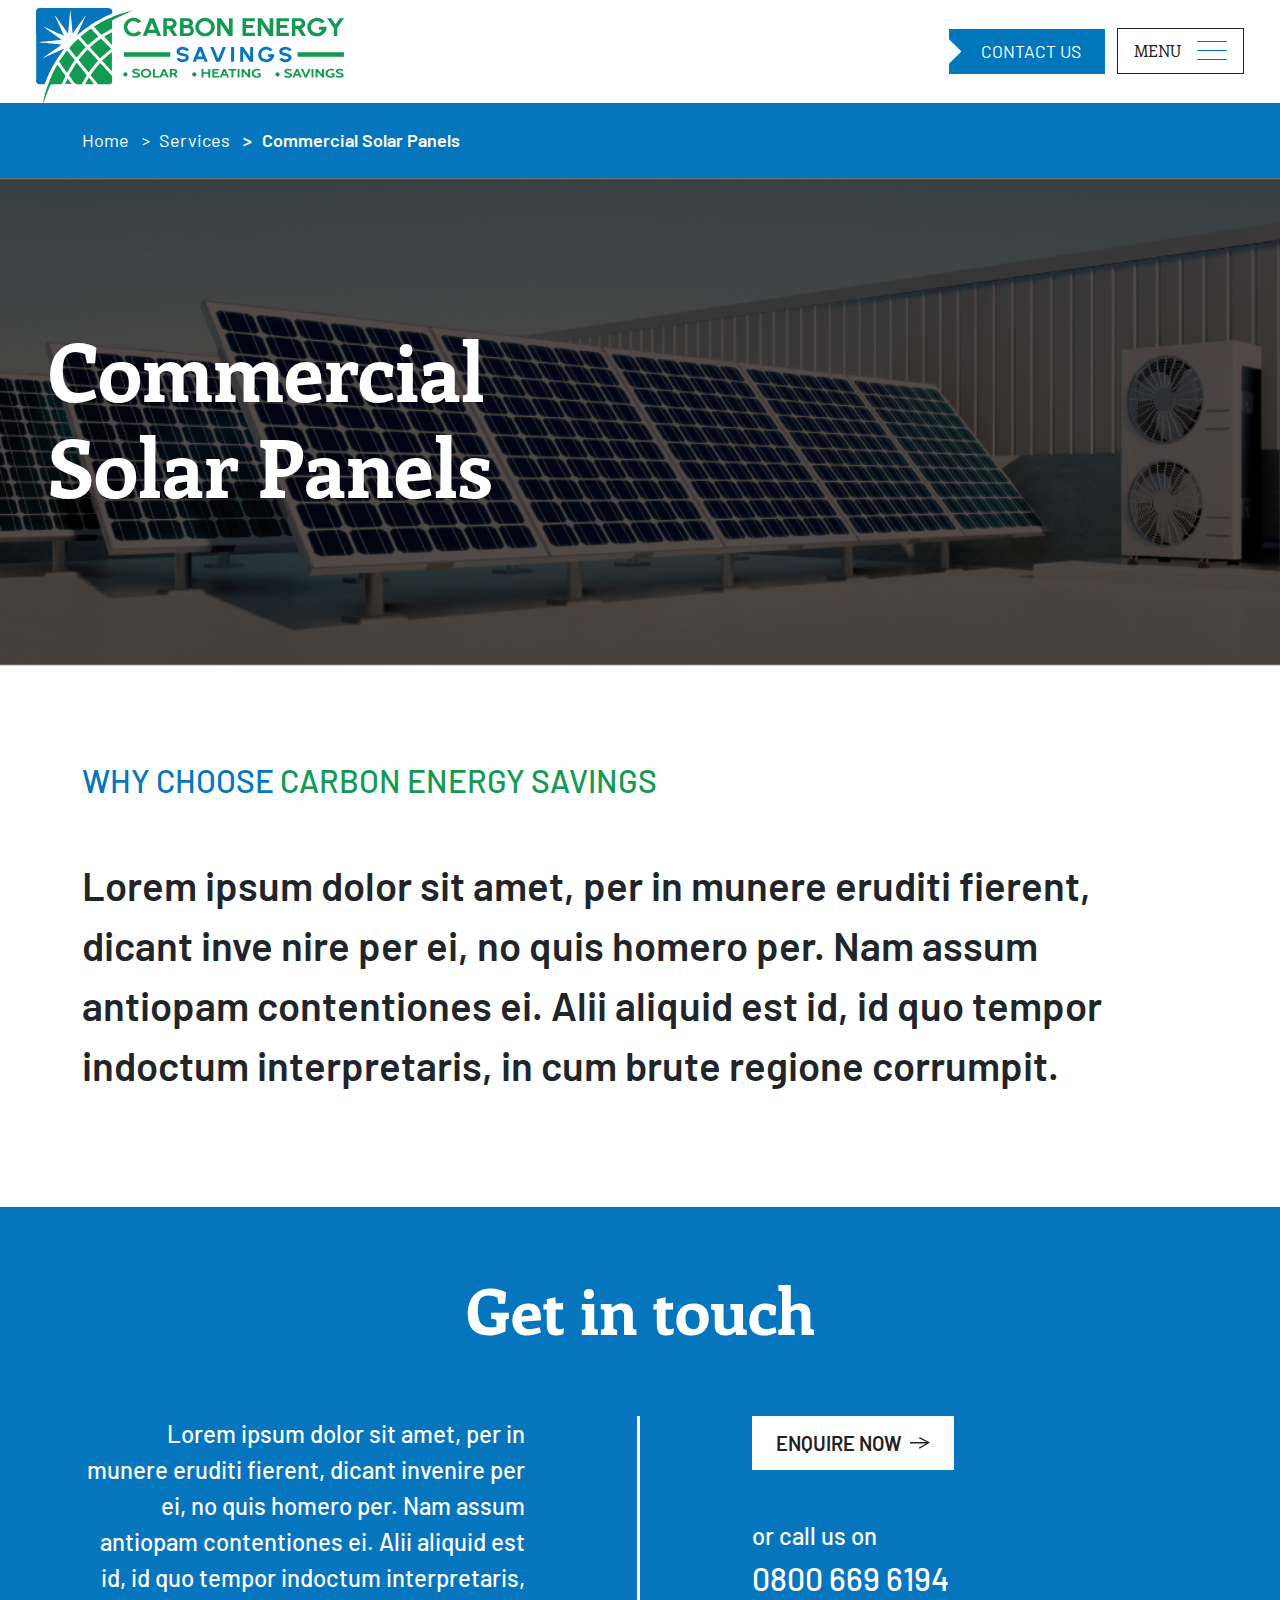
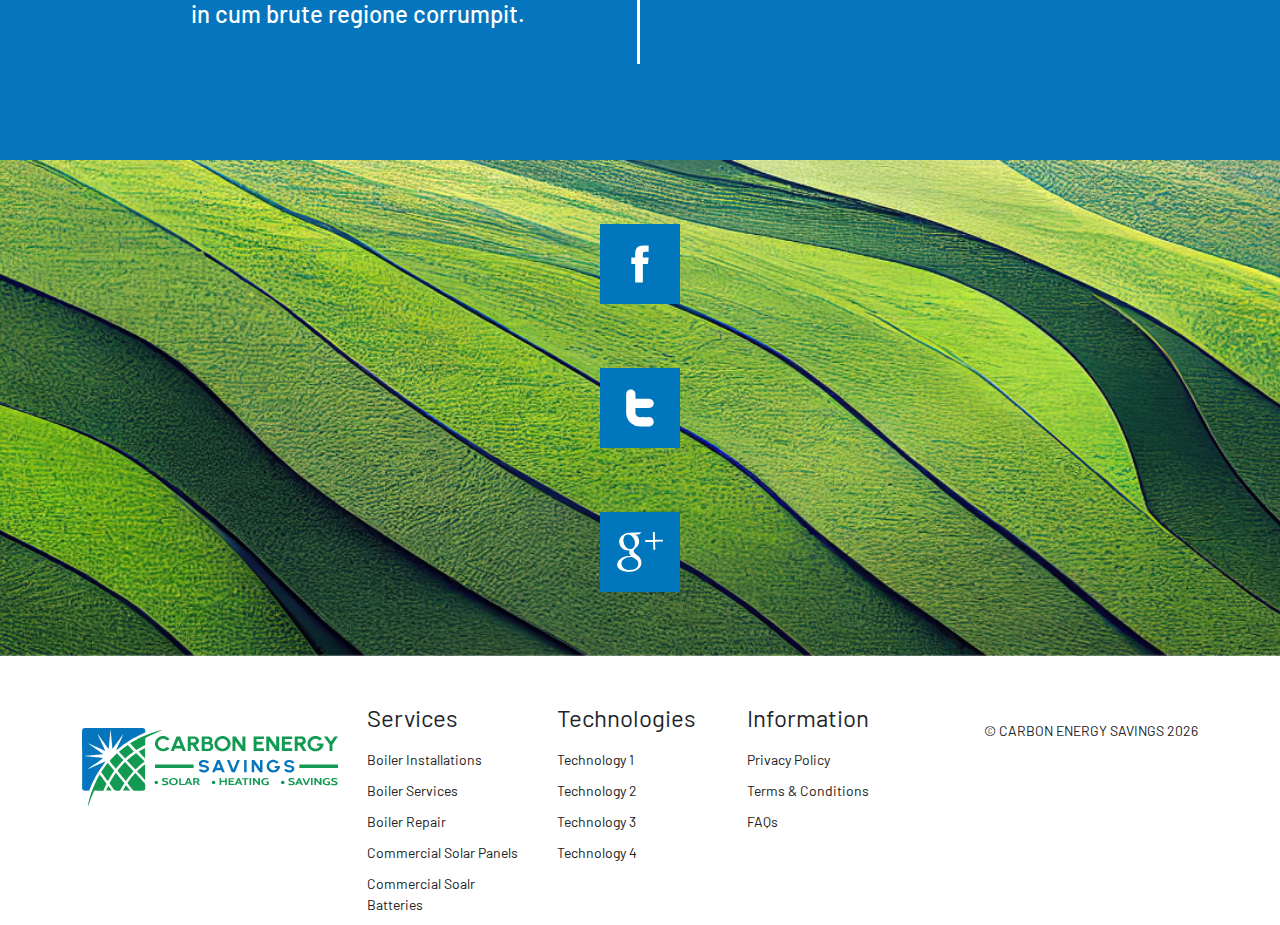
==== commit f02b1162: "inner intro" ====
--- a/inner.html
+++ b/inner.html
@@ -112,6 +112,18 @@
    </section>
    <!-- End Hero Inner  -->
     
+   <!-- Inner intro  -->
+    <section class="inner-intro py-5">
+        <div class="container py-5">
+            <div class="row">
+                <div class="col-12">
+                    <h2>Why choose <span>Carbon Energy Savings</span></h2>
+                    <p>Lorem ipsum dolor sit amet, per in munere eruditi ﬁerent, dicant inve nire per ei, no quis homero per. Nam assum antiopam contentiones ei. Alii aliquid est id, id quo tempor indoctum interpretaris, in cum brute regione corrumpit. </p>
+                </div>
+            </div>
+        </div>
+    </section>
+   <!-- End Inner intro  -->
 
     <!-- Get in touch  -->
      <section class="get-in-touch pt-5">
--- a/css/_5.default.css
+++ b/css/_5.default.css
@@ -371,6 +371,24 @@
     height: fit-content;
     margin-bottom: -1px;
 }
+
+/*--------------------------------------------------------------
+# Inner Intro
+--------------------------------------------------------------*/
+.inner-intro h2 {
+    color: var(--blue);
+    text-transform: uppercase;
+    font-family: "Barlow", sans-serif;
+    font-weight: 500;
+    padding-bottom: 3rem;
+}
+.inner-intro h2 span {
+    color: var(--green);
+}
+.inner-intro p {
+    font-size: 1.5rem;
+    font-weight: 600;
+}
 /*--------------------------------------------------------------
 # Our Services
 --------------------------------------------------------------*/
--- a/css/_8.xl.css
+++ b/css/_8.xl.css
@@ -102,6 +102,10 @@
         padding-top: 3rem;
         padding-bottom: 3rem;
       }
+
+      .inner-intro p {
+        font-size: 2.5rem;
+    }
      
 }
         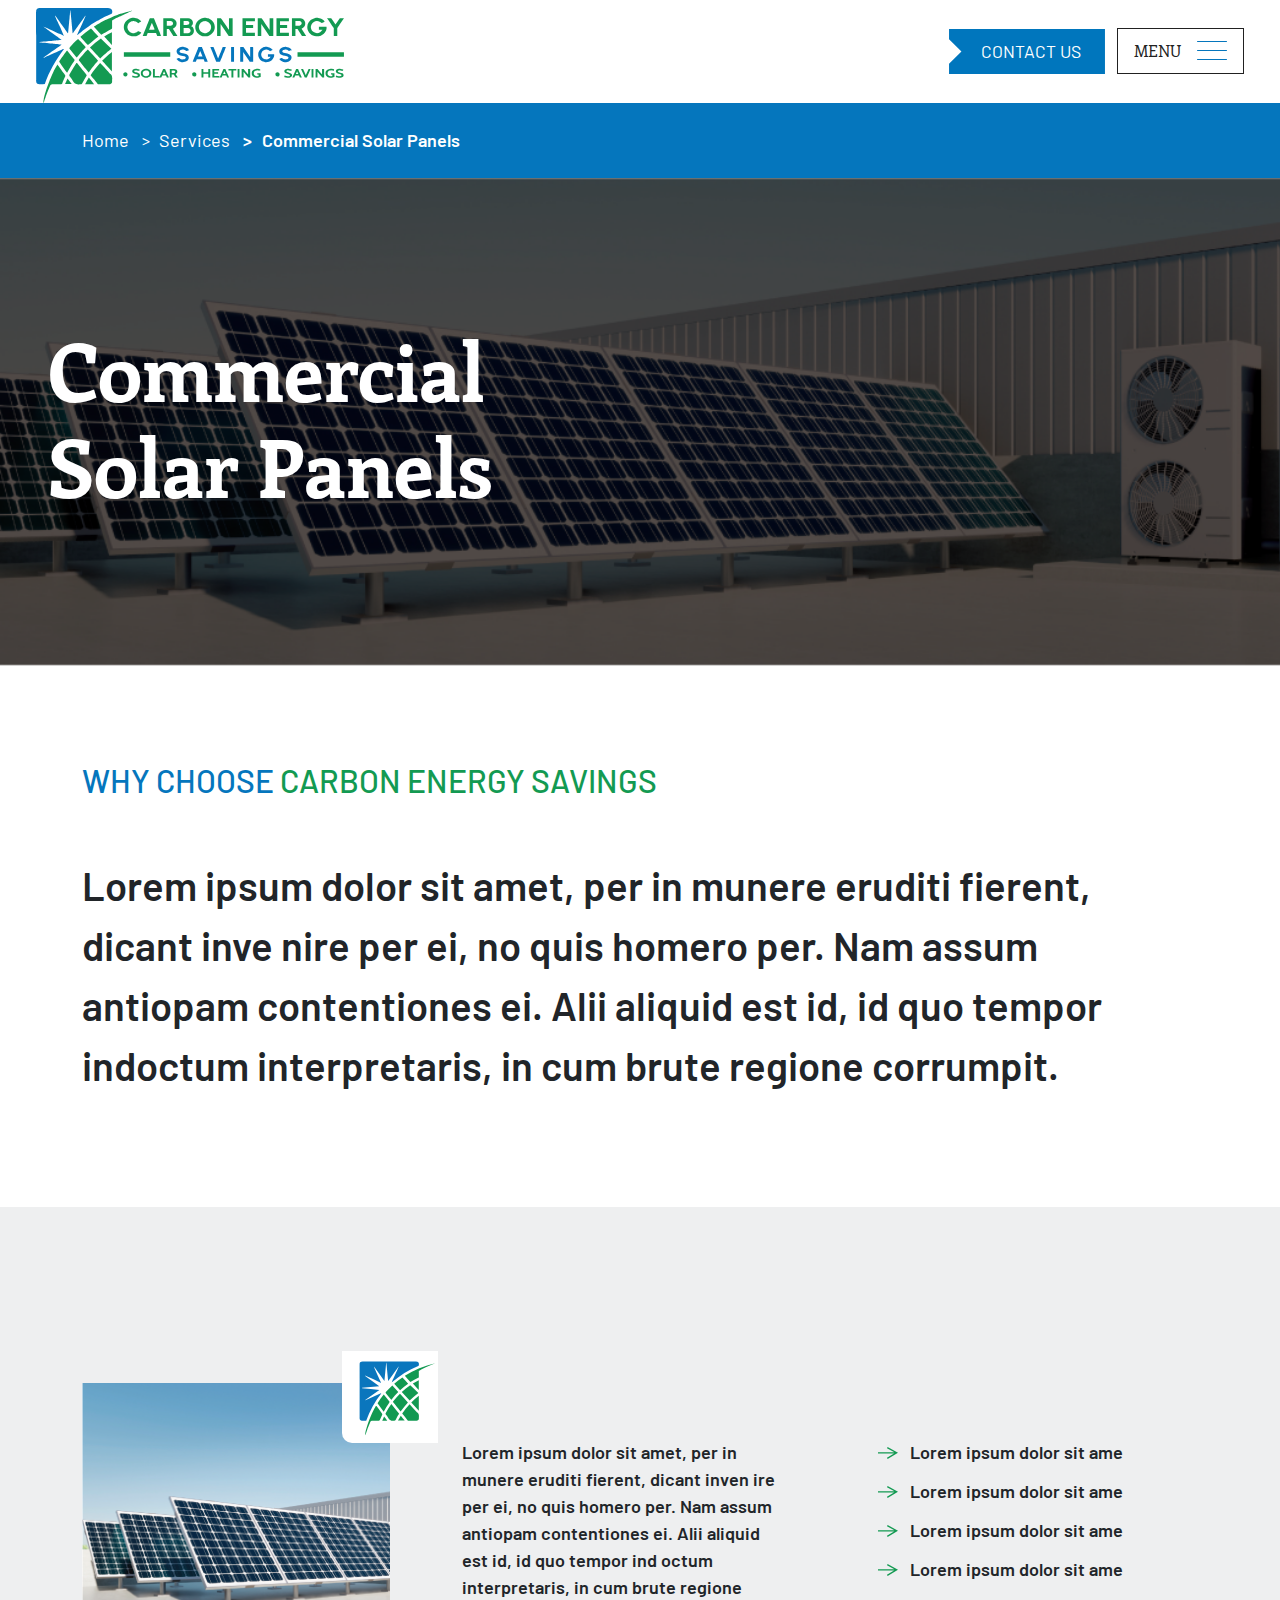
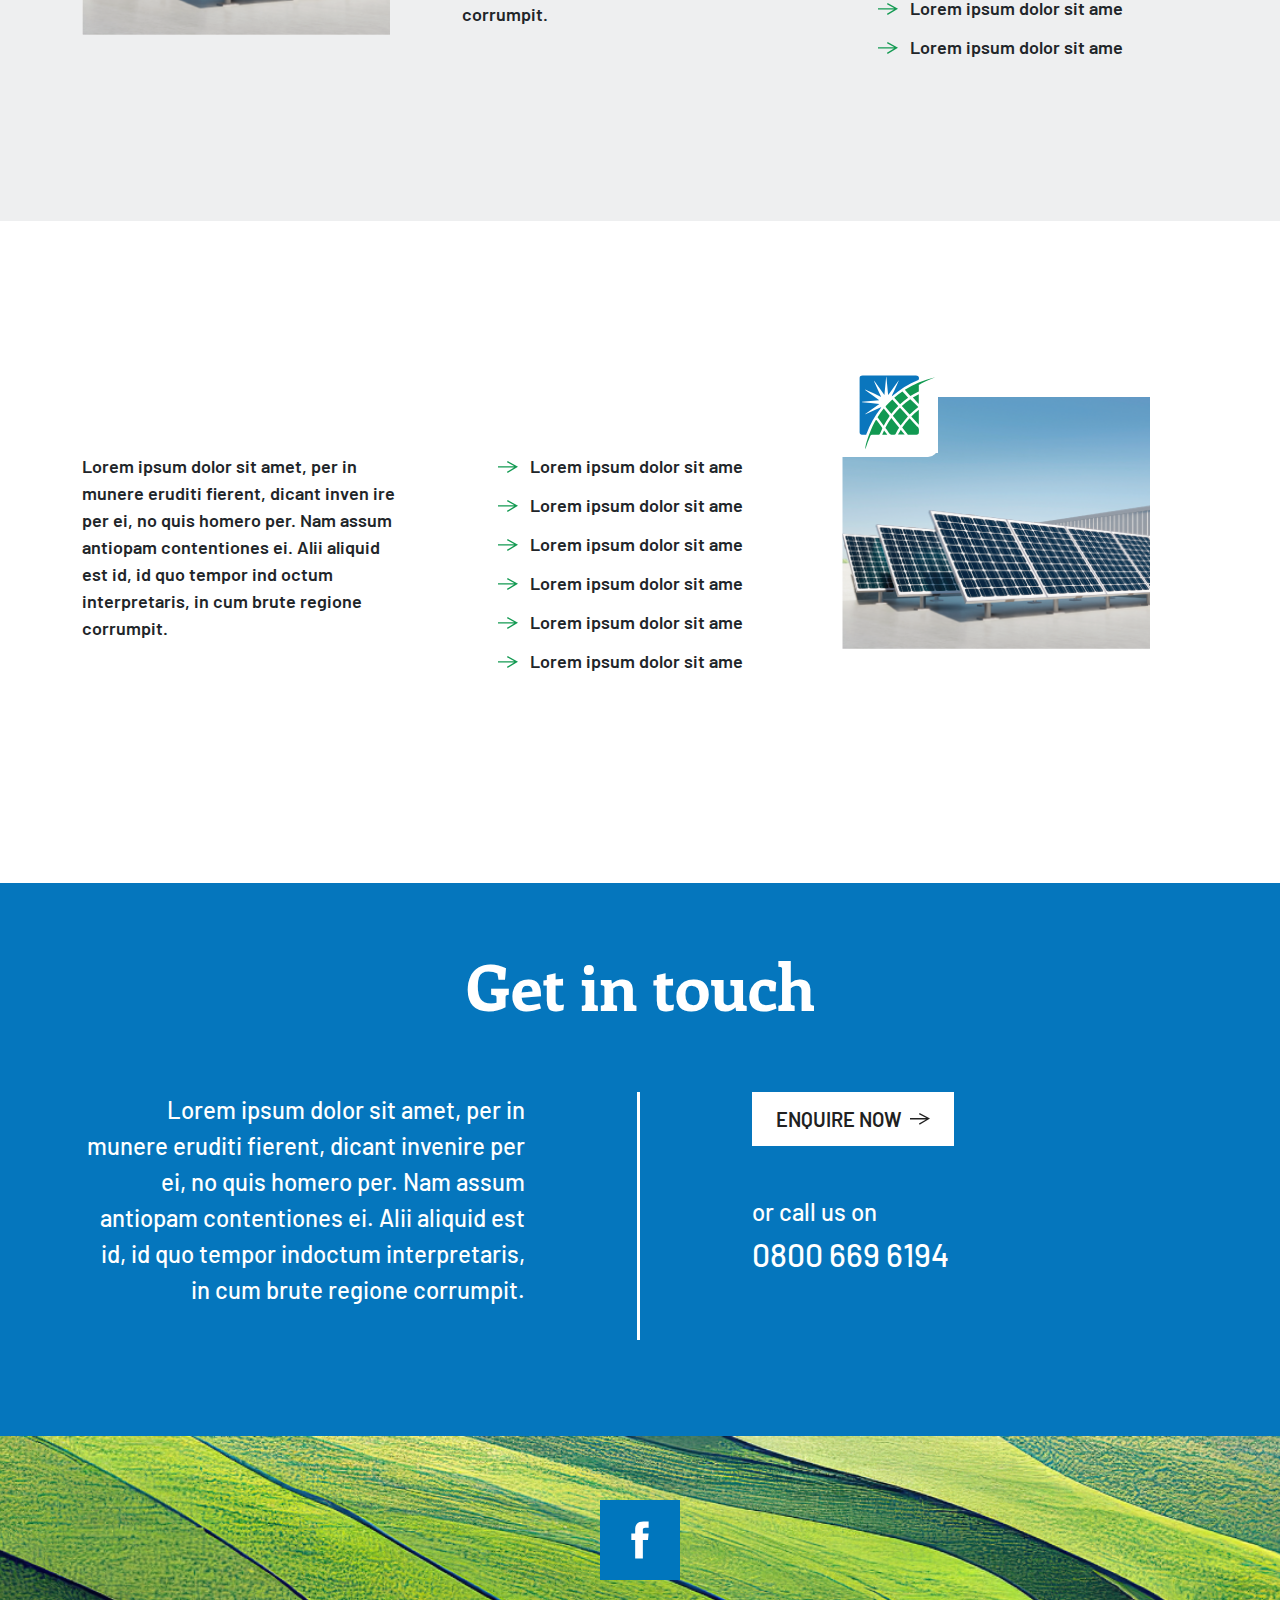
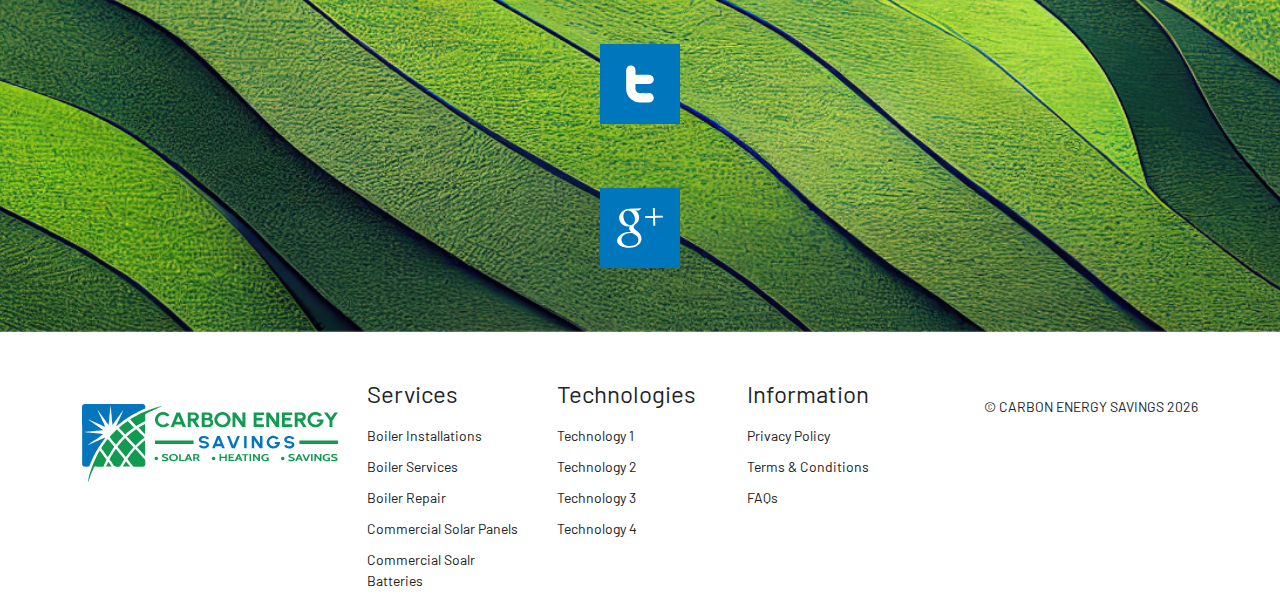
==== commit 3c93968e: "zebras" ====
--- a/inner.html
+++ b/inner.html
@@ -125,6 +125,73 @@
     </section>
    <!-- End Inner intro  -->
 
+   <!-- Zebra sections  -->
+    <section class="zebras pb-5">
+
+        <!-- Zebra (Image left) -->
+        <div class="zebra container-fluid py-5">
+            <div class="container my-5 py-5">
+                <div class="row">
+                    <div class="col-md-6 col-lg-4">
+                        <div class="zebra-img-contain pe-md-5">
+                            <img src="/img/zebra.png" alt="">
+                            <div class="zebra-logo-bg">
+                                  <svg id="svg-id-0-2xb1w" xmlns="http://www.w3.org/2000/svg" viewBox="0 0 78.35 78.35"><g style="isolation:isolate;"><g id="svg-id-1-ly5uh"><g id="svg-id-2-r9jyy"><rect width="78.35" height="78.35" style="fill:#fff;"/><g style="isolation:isolate; mix-blend-mode:multiply;"><path d="M37.17,27.93c.93-2.74,2.37-5.26,3.5-7.91.81-1.89,1.67-3.77,2.5-5.65.17-.13.23-.28.09-.47-.1.1-.19.19-.29.29-2.55,3.54-5.1,7.09-7.65,10.63-.39.54-.78,1.08-1.37,1.91-.54-5.64-1.05-10.97-1.55-16.3-.06,0-.12,0-.18.01-.52,5.34-1.04,10.69-1.58,16.33-3.04-4.26-5.91-8.3-8.79-12.34-.11.06-.23.13-.34.19,2.05,4.52,4.09,9.03,6.25,13.79-4.61-2.09-9.01-4.08-13.41-6.07-.17-.07-.34-.14-.51-.21-.22-.2-.44-.23-.72-.04.2.09.37.18.54.26.13.08.26.17.39.25,3.92,2.84,7.85,5.69,12.03,8.71-5.27.51-10.29.99-15.31,1.47.01.11.02.23.03.34,5.04.49,10.08.99,15.37,1.51-4.33,3.06-8.45,5.98-12.58,8.89.06.12.11.23.17.35,4.59-2.08,9.17-4.15,13.76-6.23.1.06.2.12.29.18-5.73,7.37-10.3,15.37-13.38,24.22-1.31,0-2.58.02-3.85,0-1.17-.03-1.92-.76-2.01-1.93-.04-.55,0-1.11,0-1.67,0-15.43-.01-30.85-.02-46.28,0-2.31.55-2.86,2.88-2.86,15.74,0,31.49.01,47.23.02,2.2,0,3.15,1.27,2.63,3.43-.08.35-.3.44-.55.54-8.57,3.59-16.36,8.44-23.37,14.55-.05.05-.14.06-.22.08l.02.02M21.58,14.36c0-.07.03-.16,0-.19-.05-.04-.15-.08-.2-.06-.13.07-.11.17.01.24.05.03.13.01.19.01Z" style="fill:#0a76bd; fill-rule:evenodd;"/><path d="M46.48,55.75c1.95-2.97,4.1-5.7,6.58-8.38,2.13,2.32,4.21,4.59,6.29,6.87.08.08.07.26.16.31,2.34,1.29,1.85,3.51,1.81,5.57-.02,1.26-.78,1.94-2.07,1.96-2.35.02-4.69,0-7.04,0-.42,0-.75-.08-1.03-.44-1.55-1.96-3.12-3.9-4.71-5.89" style="fill:#119951; fill-rule:evenodd;"/><path d="M23.26,48.56c1.82,2.47,3.57,4.85,5.34,7.23.3.4.15.72-.02,1.1-.66,1.44-1.33,2.88-1.92,4.36-.25.61-.56.83-1.22.81-1.95-.05-3.9,0-5.84-.04-.7-.02-1.04.23-1.33.86-1.8,3.94-3.31,7.99-4.58,12.15-.73-3.19,5.02-19.12,9.58-26.47" style="fill:#119951; fill-rule:evenodd;"/><path d="M51.57,45.75c-2.38,2.6-4.47,5.24-6.51,8.16-1.3-1.61-2.54-3.14-3.77-4.66-.89-1.1-1.76-2.22-2.65-3.32-.29-.35-.51-.64-.13-1.12,1.85-2.33,3.74-4.61,5.98-6.72,2.35,2.55,4.68,5.07,7.07,7.66" style="fill:#119951; fill-rule:evenodd;"/><path d="M53.79,27.71c-1.63-1.82-3.26-3.65-4.98-5.57,8.18-5.31,17.32-9.02,27.11-11.22-1.45.62-2.91,1.22-4.35,1.86-2.73,1.22-5.47,2.45-8.17,3.73-.66.32-1.21.87-1.9,1.18-.38.17-.22.56-.22.85-.01,1.43,0,2.86,0,4.29,0,.45,0,.82-.53,1.06-2.34,1.08-4.58,2.35-6.97,3.81" style="fill:#119951; fill-rule:evenodd;"/><path d="M36.81,47.19c2.27,2.82,4.43,5.51,6.6,8.19.26.32.32.61.05.96-1.2,1.53-1.9,3.35-2.86,5.02-.3.52-.63.64-1.2.72-2.43.35-4.28-.27-5.44-2.62-.51-1.04-1.35-1.92-2.06-2.86-.28-.38-.42-.7-.16-1.17,1.52-2.79,3.11-5.53,5.06-8.24" style="fill:#119951; fill-rule:evenodd;"/><path d="M60.85,37.43c-2.79,2.12-5.33,4.27-7.74,6.74-2.35-2.56-4.64-5.06-7.01-7.64,2.34-2.26,4.84-4.18,7.53-6.03,2.38,2.29,4.74,4.56,7.22,6.94" style="fill:#119951; fill-rule:evenodd;"/><path d="M30.02,54c-1.89-2.59-3.68-5.04-5.49-7.52,1.64-2.67,3.47-5.14,5.52-7.66,1.73,2.14,3.37,4.19,5.03,6.24.31.39.05.65-.16.94-1.75,2.51-3.33,5.12-4.9,8.01" style="fill:#119951; fill-rule:evenodd;"/><path d="M36.72,43.51c-1.68-2.09-3.23-4.04-4.8-5.98-.27-.33-.3-.59,0-.93,1.8-2.05,3.71-4,5.79-5.88,1.77,1.92,3.49,3.77,5.26,5.7-2.23,2.22-4.25,4.56-6.25,7.1" style="fill:#119951; fill-rule:evenodd;"/><path d="M46.67,23.55c1.72,1.86,3.38,3.67,5.1,5.53-2.36,1.69-4.8,3.58-7.18,5.79-1.72-1.88-3.42-3.73-5.2-5.67,2.26-2.02,4.61-3.81,7.28-5.65" style="fill:#119951; fill-rule:evenodd;"/><path d="M61.26,53.09c-2.32-2.54-4.49-4.9-6.7-7.32,2.1-2.13,4.27-4.03,6.7-5.92v13.24" style="fill:#119951; fill-rule:evenodd;"/><path d="M55.95,29.01c1.48-.96,3.29-1.92,5.28-2.91v8.71c-1.82-2-3.54-3.88-5.28-5.8" style="fill:#119951; fill-rule:evenodd;"/><path d="M42.71,61.95c.85-1.47,1.63-2.82,2.5-4.33,1.2,1.49,2.29,2.84,3.5,4.33h-6" style="fill:#119951; fill-rule:evenodd;"/><path d="M33.18,62.02h-4.5c.56-1.27,1.08-2.43,1.69-3.81.97,1.31,1.82,2.46,2.82,3.81" style="fill:#119951; fill-rule:evenodd;"/></g></g></g></g></svg>
+                            </div>
+                        </div>
+                    </div>
+                    <div class="col-md-6 col-lg-4 pe-xl-5">
+                        <p>Lorem ipsum dolor sit amet, per in  munere eruditi ﬁerent, dicant inven ire per ei, no quis homero per. Nam assum antiopam contentiones ei. Alii aliquid est id, id quo tempor ind octum interpretaris, in cum brute regione corrumpit.  </p>
+                    </div>
+                    <div class="col-md-6 ms-md-auto col-lg-4 ps-xl-5">
+                        <ul class="custom-bullet-list">
+                            <li>Lorem ipsum dolor sit ame</li>
+                            <li>Lorem ipsum dolor sit ame</li>
+                            <li>Lorem ipsum dolor sit ame</li>
+                            <li>Lorem ipsum dolor sit ame</li>
+                            <li>Lorem ipsum dolor sit ame</li>
+                            <li>Lorem ipsum dolor sit ame</li>
+                        </ul>
+                    </div>
+                </div>
+            </div>
+        </div>
+        <!-- End Zebra (Image Left)  -->
+
+        <!-- Zebra (Image Right) -->
+        <div class="zebra zebra-right container-fluid py-5">
+            <div class="container my-5 py-5">
+                <div class="row">
+                    
+                    <div class="col-md-6 col-lg-4 pe-xl-5">
+                        <p>Lorem ipsum dolor sit amet, per in  munere eruditi ﬁerent, dicant inven ire per ei, no quis homero per. Nam assum antiopam contentiones ei. Alii aliquid est id, id quo tempor ind octum interpretaris, in cum brute regione corrumpit.  </p>
+                    </div>
+                    <div class="col-md-6 ms-md-auto col-lg-4 ps-xl-5">
+                        <ul class="custom-bullet-list">
+                            <li>Lorem ipsum dolor sit ame</li>
+                            <li>Lorem ipsum dolor sit ame</li>
+                            <li>Lorem ipsum dolor sit ame</li>
+                            <li>Lorem ipsum dolor sit ame</li>
+                            <li>Lorem ipsum dolor sit ame</li>
+                            <li>Lorem ipsum dolor sit ame</li>
+                        </ul>
+                    </div>
+                    <div class="col-md-6 col-lg-4">
+                        <div class="zebra-img-contain pe-md-5">
+                            <img src="/img/zebra.png" alt="">
+                            <div class="zebra-logo-bg">
+                                  <svg id="svg-id-3-iju3f" xmlns="http://www.w3.org/2000/svg" viewBox="0 0 78.35 78.35"><g style="isolation:isolate;"><g id="svg-id-4-1emnj"><g id="svg-id-5-j8qg8"><rect width="78.35" height="78.35" style="fill:#fff;"/><g style="isolation:isolate; mix-blend-mode:multiply;"><path d="M37.17,27.93c.93-2.74,2.37-5.26,3.5-7.91.81-1.89,1.67-3.77,2.5-5.65.17-.13.23-.28.09-.47-.1.1-.19.19-.29.29-2.55,3.54-5.1,7.09-7.65,10.63-.39.54-.78,1.08-1.37,1.91-.54-5.64-1.05-10.97-1.55-16.3-.06,0-.12,0-.18.01-.52,5.34-1.04,10.69-1.58,16.33-3.04-4.26-5.91-8.3-8.79-12.34-.11.06-.23.13-.34.19,2.05,4.52,4.09,9.03,6.25,13.79-4.61-2.09-9.01-4.08-13.41-6.07-.17-.07-.34-.14-.51-.21-.22-.2-.44-.23-.72-.04.2.09.37.18.54.26.13.08.26.17.39.25,3.92,2.84,7.85,5.69,12.03,8.71-5.27.51-10.29.99-15.31,1.47.01.11.02.23.03.34,5.04.49,10.08.99,15.37,1.51-4.33,3.06-8.45,5.98-12.58,8.89.06.12.11.23.17.35,4.59-2.08,9.17-4.15,13.76-6.23.1.06.2.12.29.18-5.73,7.37-10.3,15.37-13.38,24.22-1.31,0-2.58.02-3.85,0-1.17-.03-1.92-.76-2.01-1.93-.04-.55,0-1.11,0-1.67,0-15.43-.01-30.85-.02-46.28,0-2.31.55-2.86,2.88-2.86,15.74,0,31.49.01,47.23.02,2.2,0,3.15,1.27,2.63,3.43-.08.35-.3.44-.55.54-8.57,3.59-16.36,8.44-23.37,14.55-.05.05-.14.06-.22.08l.02.02M21.58,14.36c0-.07.03-.16,0-.19-.05-.04-.15-.08-.2-.06-.13.07-.11.17.01.24.05.03.13.01.19.01Z" style="fill:#0a76bd; fill-rule:evenodd;"/><path d="M46.48,55.75c1.95-2.97,4.1-5.7,6.58-8.38,2.13,2.32,4.21,4.59,6.29,6.87.08.08.07.26.16.31,2.34,1.29,1.85,3.51,1.81,5.57-.02,1.26-.78,1.94-2.07,1.96-2.35.02-4.69,0-7.04,0-.42,0-.75-.08-1.03-.44-1.55-1.96-3.12-3.9-4.71-5.89" style="fill:#119951; fill-rule:evenodd;"/><path d="M23.26,48.56c1.82,2.47,3.57,4.85,5.34,7.23.3.4.15.72-.02,1.1-.66,1.44-1.33,2.88-1.92,4.36-.25.61-.56.83-1.22.81-1.95-.05-3.9,0-5.84-.04-.7-.02-1.04.23-1.33.86-1.8,3.94-3.31,7.99-4.58,12.15-.73-3.19,5.02-19.12,9.58-26.47" style="fill:#119951; fill-rule:evenodd;"/><path d="M51.57,45.75c-2.38,2.6-4.47,5.24-6.51,8.16-1.3-1.61-2.54-3.14-3.77-4.66-.89-1.1-1.76-2.22-2.65-3.32-.29-.35-.51-.64-.13-1.12,1.85-2.33,3.74-4.61,5.98-6.72,2.35,2.55,4.68,5.07,7.07,7.66" style="fill:#119951; fill-rule:evenodd;"/><path d="M53.79,27.71c-1.63-1.82-3.26-3.65-4.98-5.57,8.18-5.31,17.32-9.02,27.11-11.22-1.45.62-2.91,1.22-4.35,1.86-2.73,1.22-5.47,2.45-8.17,3.73-.66.32-1.21.87-1.9,1.18-.38.17-.22.56-.22.85-.01,1.43,0,2.86,0,4.29,0,.45,0,.82-.53,1.06-2.34,1.08-4.58,2.35-6.97,3.81" style="fill:#119951; fill-rule:evenodd;"/><path d="M36.81,47.19c2.27,2.82,4.43,5.51,6.6,8.19.26.32.32.61.05.96-1.2,1.53-1.9,3.35-2.86,5.02-.3.52-.63.64-1.2.72-2.43.35-4.28-.27-5.44-2.62-.51-1.04-1.35-1.92-2.06-2.86-.28-.38-.42-.7-.16-1.17,1.52-2.79,3.11-5.53,5.06-8.24" style="fill:#119951; fill-rule:evenodd;"/><path d="M60.85,37.43c-2.79,2.12-5.33,4.27-7.74,6.74-2.35-2.56-4.64-5.06-7.01-7.64,2.34-2.26,4.84-4.18,7.53-6.03,2.38,2.29,4.74,4.56,7.22,6.94" style="fill:#119951; fill-rule:evenodd;"/><path d="M30.02,54c-1.89-2.59-3.68-5.04-5.49-7.52,1.64-2.67,3.47-5.14,5.52-7.66,1.73,2.14,3.37,4.19,5.03,6.24.31.39.05.65-.16.94-1.75,2.51-3.33,5.12-4.9,8.01" style="fill:#119951; fill-rule:evenodd;"/><path d="M36.72,43.51c-1.68-2.09-3.23-4.04-4.8-5.98-.27-.33-.3-.59,0-.93,1.8-2.05,3.71-4,5.79-5.88,1.77,1.92,3.49,3.77,5.26,5.7-2.23,2.22-4.25,4.56-6.25,7.1" style="fill:#119951; fill-rule:evenodd;"/><path d="M46.67,23.55c1.72,1.86,3.38,3.67,5.1,5.53-2.36,1.69-4.8,3.58-7.18,5.79-1.72-1.88-3.42-3.73-5.2-5.67,2.26-2.02,4.61-3.81,7.28-5.65" style="fill:#119951; fill-rule:evenodd;"/><path d="M61.26,53.09c-2.32-2.54-4.49-4.9-6.7-7.32,2.1-2.13,4.27-4.03,6.7-5.92v13.24" style="fill:#119951; fill-rule:evenodd;"/><path d="M55.95,29.01c1.48-.96,3.29-1.92,5.28-2.91v8.71c-1.82-2-3.54-3.88-5.28-5.8" style="fill:#119951; fill-rule:evenodd;"/><path d="M42.71,61.95c.85-1.47,1.63-2.82,2.5-4.33,1.2,1.49,2.29,2.84,3.5,4.33h-6" style="fill:#119951; fill-rule:evenodd;"/><path d="M33.18,62.02h-4.5c.56-1.27,1.08-2.43,1.69-3.81.97,1.31,1.82,2.46,2.82,3.81" style="fill:#119951; fill-rule:evenodd;"/></g></g></g></g></svg>
+                            </div>
+                        </div>
+                    </div>
+                </div>
+            </div>
+        </div>
+        <!-- End Zebra (Image Right)  -->
+
+    </section>
+   <!-- End Zebra sections  -->
+
     <!-- Get in touch  -->
      <section class="get-in-touch pt-5">
         <div class="container-fluid pt-3">
@@ -145,8 +212,8 @@
                     <div class="col-12 col-lg-6 btn-col">
                         <a href="#" class="white-btn mb-5">
                             Enquire Now
-                            <svg id="svg-id-52-pxub1" width="20"  class="ms-2" xmlns="http://www.w3.org/2000/svg" viewBox="0 0 15.24 8.96">
-                                <g id="svg-id-53-jobn3">
+                            <svg id="svg-id-6-1er06" width="20"  class="ms-2" xmlns="http://www.w3.org/2000/svg" viewBox="0 0 15.24 8.96">
+                                <g id="svg-id-7-dru82">
                                   <polyline points="0 3.88 12.47 3.88 6.85 .88 7.32 0 15.24 4.22 7.34 8.96 6.83 8.1 12.2 4.88 0 4.88 0 3.88" style="fill:#212121; fill-rule:evenodd;"/>
                                 </g>
                               </svg>    
@@ -165,9 +232,9 @@
         <div class="container-fluid px-0">
             <div class="get-in-touch-social d-flex flex-column justify-content-center align-items-center mt-5">
                 <img src="/img/get-in-touch.png" alt="">
-                <a href="#" alt=""><svg id="svg-id-54-0l6ss" xmlns="http://www.w3.org/2000/svg" viewBox="0 0 33.66 33.66"><g id="svg-id-55-ag0za"><rect width="33.66" height="33.66" style="fill:#0076bd;"/><path d="M18.03,24.64h-3.23v-7.81h-1.62v-2.69h1.62v-1.62c0-2.19.91-3.5,3.5-3.5h2.16v2.69h-1.35c-1.01,0-1.08.38-1.08,1.08v1.35h2.44l-.29,2.69h-2.15v7.81" style="fill:#fff; fill-rule:evenodd;"/></g></svg></a>
-                <a href="#" alt=""><svg id="svg-id-56-9w3bx" xmlns="http://www.w3.org/2000/svg" viewBox="0 0 33.66 33.66"><g id="svg-id-57-s0dxe"><rect width="33.66" height="33.66" style="fill:#0076bd;"/><path d="M22.6,22.69c0,.54-.19,1.01-.58,1.4-.47.38-1.12.52-1.88.51-1.14,0-2.97.16-4.78-.2-.66-.13-1.59-.7-1.97-.97-1.41-.99-2.37-2.72-2.37-4.52v-7.91c.03-1.2.85-1.96,1.91-1.98.55,0,1.01.19,1.4.58.39.39.59.86.59,1.4v1.98h5.64c2.67,0,2.9,3.87,0,3.87h-5.66v2.05c.26,1.61,1.45,1.83,2.71,1.76,1.08.06,2.23.03,2.51.03,1.39-.18,2.43.49,2.49,1.98" style="fill:#fff; fill-rule:evenodd;"/></g></svg></a>
-                <a href="#" alt=""><svg id="svg-id-58-qd0ra" xmlns="http://www.w3.org/2000/svg" viewBox="0 0 33.66 33.66"><g id="svg-id-59-scoz5"><rect width="33.66" height="33.66" style="fill:#0076bd;"/><polyline points="26.45 11.63 23.15 11.72 23.07 8.42 22.24 8.44 22.33 11.74 19.02 11.83 19.04 12.65 22.35 12.57 22.43 15.87 23.26 15.85 23.17 12.55 26.48 12.46 26.45 11.63" style="fill:#fff;"/><path d="M15.56,18.11c-.47-.31-1.37-1.09-1.39-1.55-.01-.55.14-.82.94-1.49.83-.68,1.4-1.62,1.37-2.7-.03-1.28-.64-2.52-1.72-2.91l1.62-.04,1.12-.86-5.11.13c-2.29.06-4.4,1.85-4.35,3.86.05,2.05,1.66,3.67,3.99,3.61.16,0,.32-.01.47-.03-.14.29-.24.62-.23.96.02.57.33,1.02.73,1.39-.29,0-.58.02-.88.03-2.84.07-4.97,1.94-4.92,3.81.05,1.84,2.47,2.93,5.31,2.86,3.23-.08,4.97-1.96,4.92-3.81-.04-1.48-.5-2.35-1.87-3.27M12.77,15.62c-1.32,0-2.6-1.4-2.88-3.13-.27-1.72.58-3.07,1.89-3.06,1.32,0,2.6,1.36,2.88,3.08.27,1.72-.57,3.11-1.89,3.11M12.48,24.37c-1.96.05-3.41-1.15-3.45-2.64-.04-1.46,1.69-2.72,3.65-2.75.46,0,.89.06,1.28.17,1.08.71,1.86,1.11,2.09,1.95.05.17.07.35.08.52.04,1.49-.89,2.68-3.65,2.75" style="fill:#fff;"/></g></svg></a>
+                <a href="#" alt=""><svg id="svg-id-8-cor3t" xmlns="http://www.w3.org/2000/svg" viewBox="0 0 33.66 33.66"><g id="svg-id-9-6yuey"><rect width="33.66" height="33.66" style="fill:#0076bd;"/><path d="M18.03,24.64h-3.23v-7.81h-1.62v-2.69h1.62v-1.62c0-2.19.91-3.5,3.5-3.5h2.16v2.69h-1.35c-1.01,0-1.08.38-1.08,1.08v1.35h2.44l-.29,2.69h-2.15v7.81" style="fill:#fff; fill-rule:evenodd;"/></g></svg></a>
+                <a href="#" alt=""><svg id="svg-id-10-n4dwb" xmlns="http://www.w3.org/2000/svg" viewBox="0 0 33.66 33.66"><g id="svg-id-11-04mry"><rect width="33.66" height="33.66" style="fill:#0076bd;"/><path d="M22.6,22.69c0,.54-.19,1.01-.58,1.4-.47.38-1.12.52-1.88.51-1.14,0-2.97.16-4.78-.2-.66-.13-1.59-.7-1.97-.97-1.41-.99-2.37-2.72-2.37-4.52v-7.91c.03-1.2.85-1.96,1.91-1.98.55,0,1.01.19,1.4.58.39.39.59.86.59,1.4v1.98h5.64c2.67,0,2.9,3.87,0,3.87h-5.66v2.05c.26,1.61,1.45,1.83,2.71,1.76,1.08.06,2.23.03,2.51.03,1.39-.18,2.43.49,2.49,1.98" style="fill:#fff; fill-rule:evenodd;"/></g></svg></a>
+                <a href="#" alt=""><svg id="svg-id-12-fauh7" xmlns="http://www.w3.org/2000/svg" viewBox="0 0 33.66 33.66"><g id="svg-id-13-k7142"><rect width="33.66" height="33.66" style="fill:#0076bd;"/><polyline points="26.45 11.63 23.15 11.72 23.07 8.42 22.24 8.44 22.33 11.74 19.02 11.83 19.04 12.65 22.35 12.57 22.43 15.87 23.26 15.85 23.17 12.55 26.48 12.46 26.45 11.63" style="fill:#fff;"/><path d="M15.56,18.11c-.47-.31-1.37-1.09-1.39-1.55-.01-.55.14-.82.94-1.49.83-.68,1.4-1.62,1.37-2.7-.03-1.28-.64-2.52-1.72-2.91l1.62-.04,1.12-.86-5.11.13c-2.29.06-4.4,1.85-4.35,3.86.05,2.05,1.66,3.67,3.99,3.61.16,0,.32-.01.47-.03-.14.29-.24.62-.23.96.02.57.33,1.02.73,1.39-.29,0-.58.02-.88.03-2.84.07-4.97,1.94-4.92,3.81.05,1.84,2.47,2.93,5.31,2.86,3.23-.08,4.97-1.96,4.92-3.81-.04-1.48-.5-2.35-1.87-3.27M12.77,15.62c-1.32,0-2.6-1.4-2.88-3.13-.27-1.72.58-3.07,1.89-3.06,1.32,0,2.6,1.36,2.88,3.08.27,1.72-.57,3.11-1.89,3.11M12.48,24.37c-1.96.05-3.41-1.15-3.45-2.64-.04-1.46,1.69-2.72,3.65-2.75.46,0,.89.06,1.28.17,1.08.71,1.86,1.11,2.09,1.95.05.17.07.35.08.52.04,1.49-.89,2.68-3.65,2.75" style="fill:#fff;"/></g></svg></a>
             </div>
         </div>
         <!-- Get in touch Social  -->
@@ -196,8 +263,8 @@
               <div class="d-xl-none title" data-bs-target="#services" data-bs-toggle="collapse">
                 <div class="py-3 footer-title d-flex align-items-center justify-content-between">Services
                   <div class="navbar-toggler">
-                    <svg class="fas fa-angle-right" xmlns="http://www.w3.org/2000/svg" viewBox="0 0 320 512"><path d="M310.6 233.4c12.5 12.5 12.5 32.8 0 45.3l-192 192c-12.5 12.5-32.8 12.5-45.3 0s-12.5-32.8 0-45.3L242.7 256 73.4 86.6c-12.5-12.5-12.5-32.8 0-45.3s32.8-12.5 45.3 0l192 192z"/></svg>
-                    <svg class="fas fa-angle-down" xmlns="http://www.w3.org/2000/svg" viewBox="0 0 512 512"><path d="M233.4 406.6c12.5 12.5 32.8 12.5 45.3 0l192-192c12.5-12.5 12.5-32.8 0-45.3s-32.8-12.5-45.3 0L256 338.7 86.6 169.4c-12.5-12.5-32.8-12.5-45.3 0s-12.5 32.8 0 45.3l192 192z"/></svg>    
+                    <svg id="svg-id-14-q2mlh" class="fas fa-angle-right" xmlns="http://www.w3.org/2000/svg" viewBox="0 0 320 512"><path d="M310.6 233.4c12.5 12.5 12.5 32.8 0 45.3l-192 192c-12.5 12.5-32.8 12.5-45.3 0s-12.5-32.8 0-45.3L242.7 256 73.4 86.6c-12.5-12.5-12.5-32.8 0-45.3s32.8-12.5 45.3 0l192 192z"/></svg>
+                    <svg id="svg-id-15-qbe59" class="fas fa-angle-down" xmlns="http://www.w3.org/2000/svg" viewBox="0 0 512 512"><path d="M233.4 406.6c12.5 12.5 32.8 12.5 45.3 0l192-192c12.5-12.5 12.5-32.8 0-45.3s-32.8-12.5-45.3 0L256 338.7 86.6 169.4c-12.5-12.5-32.8-12.5-45.3 0s-12.5 32.8 0 45.3l192 192z"/></svg>    
               </div>
                 </div>
               </div>
@@ -221,8 +288,8 @@
                 <div class="d-xl-none title" data-bs-target="#technologies" data-bs-toggle="collapse">
                   <div class="py-3 footer-title d-flex align-items-center justify-content-between">Technologies
                     <div class="navbar-toggler">
-                        <svg class="fas fa-angle-right" xmlns="http://www.w3.org/2000/svg" viewBox="0 0 320 512"><path d="M310.6 233.4c12.5 12.5 12.5 32.8 0 45.3l-192 192c-12.5 12.5-32.8 12.5-45.3 0s-12.5-32.8 0-45.3L242.7 256 73.4 86.6c-12.5-12.5-12.5-32.8 0-45.3s32.8-12.5 45.3 0l192 192z"/></svg>
-                        <svg class="fas fa-angle-down" xmlns="http://www.w3.org/2000/svg" viewBox="0 0 512 512"><path d="M233.4 406.6c12.5 12.5 32.8 12.5 45.3 0l192-192c12.5-12.5 12.5-32.8 0-45.3s-32.8-12.5-45.3 0L256 338.7 86.6 169.4c-12.5-12.5-32.8-12.5-45.3 0s-12.5 32.8 0 45.3l192 192z"/></svg>    
+                        <svg id="svg-id-16-ozulp" class="fas fa-angle-right" xmlns="http://www.w3.org/2000/svg" viewBox="0 0 320 512"><path d="M310.6 233.4c12.5 12.5 12.5 32.8 0 45.3l-192 192c-12.5 12.5-32.8 12.5-45.3 0s-12.5-32.8 0-45.3L242.7 256 73.4 86.6c-12.5-12.5-12.5-32.8 0-45.3s32.8-12.5 45.3 0l192 192z"/></svg>
+                        <svg id="svg-id-17-253ve" class="fas fa-angle-down" xmlns="http://www.w3.org/2000/svg" viewBox="0 0 512 512"><path d="M233.4 406.6c12.5 12.5 32.8 12.5 45.3 0l192-192c12.5-12.5 12.5-32.8 0-45.3s-32.8-12.5-45.3 0L256 338.7 86.6 169.4c-12.5-12.5-32.8-12.5-45.3 0s-12.5 32.8 0 45.3l192 192z"/></svg>    
                      </div>
                   </div>
                 </div>
@@ -246,8 +313,8 @@
                 <div class="d-xl-none title" data-bs-target="#information" data-bs-toggle="collapse">
                   <div class="py-3 footer-title d-flex align-items-center justify-content-between">Information 
                     <div class="navbar-toggler">
-                        <svg class="fas fa-angle-right" xmlns="http://www.w3.org/2000/svg" viewBox="0 0 320 512"><path d="M310.6 233.4c12.5 12.5 12.5 32.8 0 45.3l-192 192c-12.5 12.5-32.8 12.5-45.3 0s-12.5-32.8 0-45.3L242.7 256 73.4 86.6c-12.5-12.5-12.5-32.8 0-45.3s32.8-12.5 45.3 0l192 192z"/></svg>
-                        <svg class="fas fa-angle-down" xmlns="http://www.w3.org/2000/svg" viewBox="0 0 512 512"><path d="M233.4 406.6c12.5 12.5 32.8 12.5 45.3 0l192-192c12.5-12.5 12.5-32.8 0-45.3s-32.8-12.5-45.3 0L256 338.7 86.6 169.4c-12.5-12.5-32.8-12.5-45.3 0s-12.5 32.8 0 45.3l192 192z"/></svg>    
+                        <svg id="svg-id-18-v84zb" class="fas fa-angle-right" xmlns="http://www.w3.org/2000/svg" viewBox="0 0 320 512"><path d="M310.6 233.4c12.5 12.5 12.5 32.8 0 45.3l-192 192c-12.5 12.5-32.8 12.5-45.3 0s-12.5-32.8 0-45.3L242.7 256 73.4 86.6c-12.5-12.5-12.5-32.8 0-45.3s32.8-12.5 45.3 0l192 192z"/></svg>
+                        <svg id="svg-id-19-bv0ds" class="fas fa-angle-down" xmlns="http://www.w3.org/2000/svg" viewBox="0 0 512 512"><path d="M233.4 406.6c12.5 12.5 32.8 12.5 45.3 0l192-192c12.5-12.5 12.5-32.8 0-45.3s-32.8-12.5-45.3 0L256 338.7 86.6 169.4c-12.5-12.5-32.8-12.5-45.3 0s-12.5 32.8 0 45.3l192 192z"/></svg>    
                      </div>
                   </div>
                 </div>
--- a/css/_5.default.css
+++ b/css/_5.default.css
@@ -390,6 +390,57 @@
     font-weight: 600;
 }
 /*--------------------------------------------------------------
+# Zebras
+--------------------------------------------------------------*/
+.zebras p {
+    font-weight: 600;
+    font-size: 1.125rem;
+    line-height: calc(1.6* 1.25rem), 0;
+    margin-top: 2rem;
+}
+.zebras ul li {
+    font-weight: 600;
+    font-size: 1.125rem;
+    margin-top: .75rem;
+}
+.zebras .zebra-img-contain {
+    position: relative;
+    padding-top: 2rem;
+}
+.zebras .zebra-img-contain img {
+    width: 100%;
+    height: 100%;
+    object-fit: cover;
+}
+.zebras .zebra-img-contain .zebra-logo-bg {
+    position: absolute;
+    top: 0;
+    right: 0;
+    background-color: #ffffff;
+    border-bottom-left-radius: 10px;
+}
+.zebras .zebra-img-contain .zebra-logo-bg svg {
+    width: 6rem;
+    padding-left: .5rem;
+    padding-bottom: .25rem;
+    
+}
+
+.zebra-right .zebra-img-contain .zebra-logo-bg {
+    left: 0;
+    right: unset;
+    border-bottom-left-radius: 0;
+    border-bottom-right-radius: 10px;
+}
+
+.zebra {
+    background-color: var(--gray);
+}
+
+.zebra:nth-of-type(2n) {
+    background-color: #ffffff;
+}
+/*--------------------------------------------------------------
 # Our Services
 --------------------------------------------------------------*/
 
--- a/css/_7.large.css
+++ b/css/_7.large.css
@@ -29,5 +29,13 @@
         padding-left: 4rem;
     }
 
+    .zebras p {
+        margin-top: 2rem;
+    }
+
+    .zebras ul li:nth-of-type(1) {
+        margin-top: 2rem;
+    }
+
 
 }--- a/css/_8.xl.css
+++ b/css/_8.xl.css
@@ -106,6 +106,13 @@
       .inner-intro p {
         font-size: 2.5rem;
     }
+    .zebras p {
+        margin-top: 5.5rem;
+    }
+
+    .zebras ul li:nth-of-type(1) {
+        margin-top: 5.5rem;
+    }
      
 }
         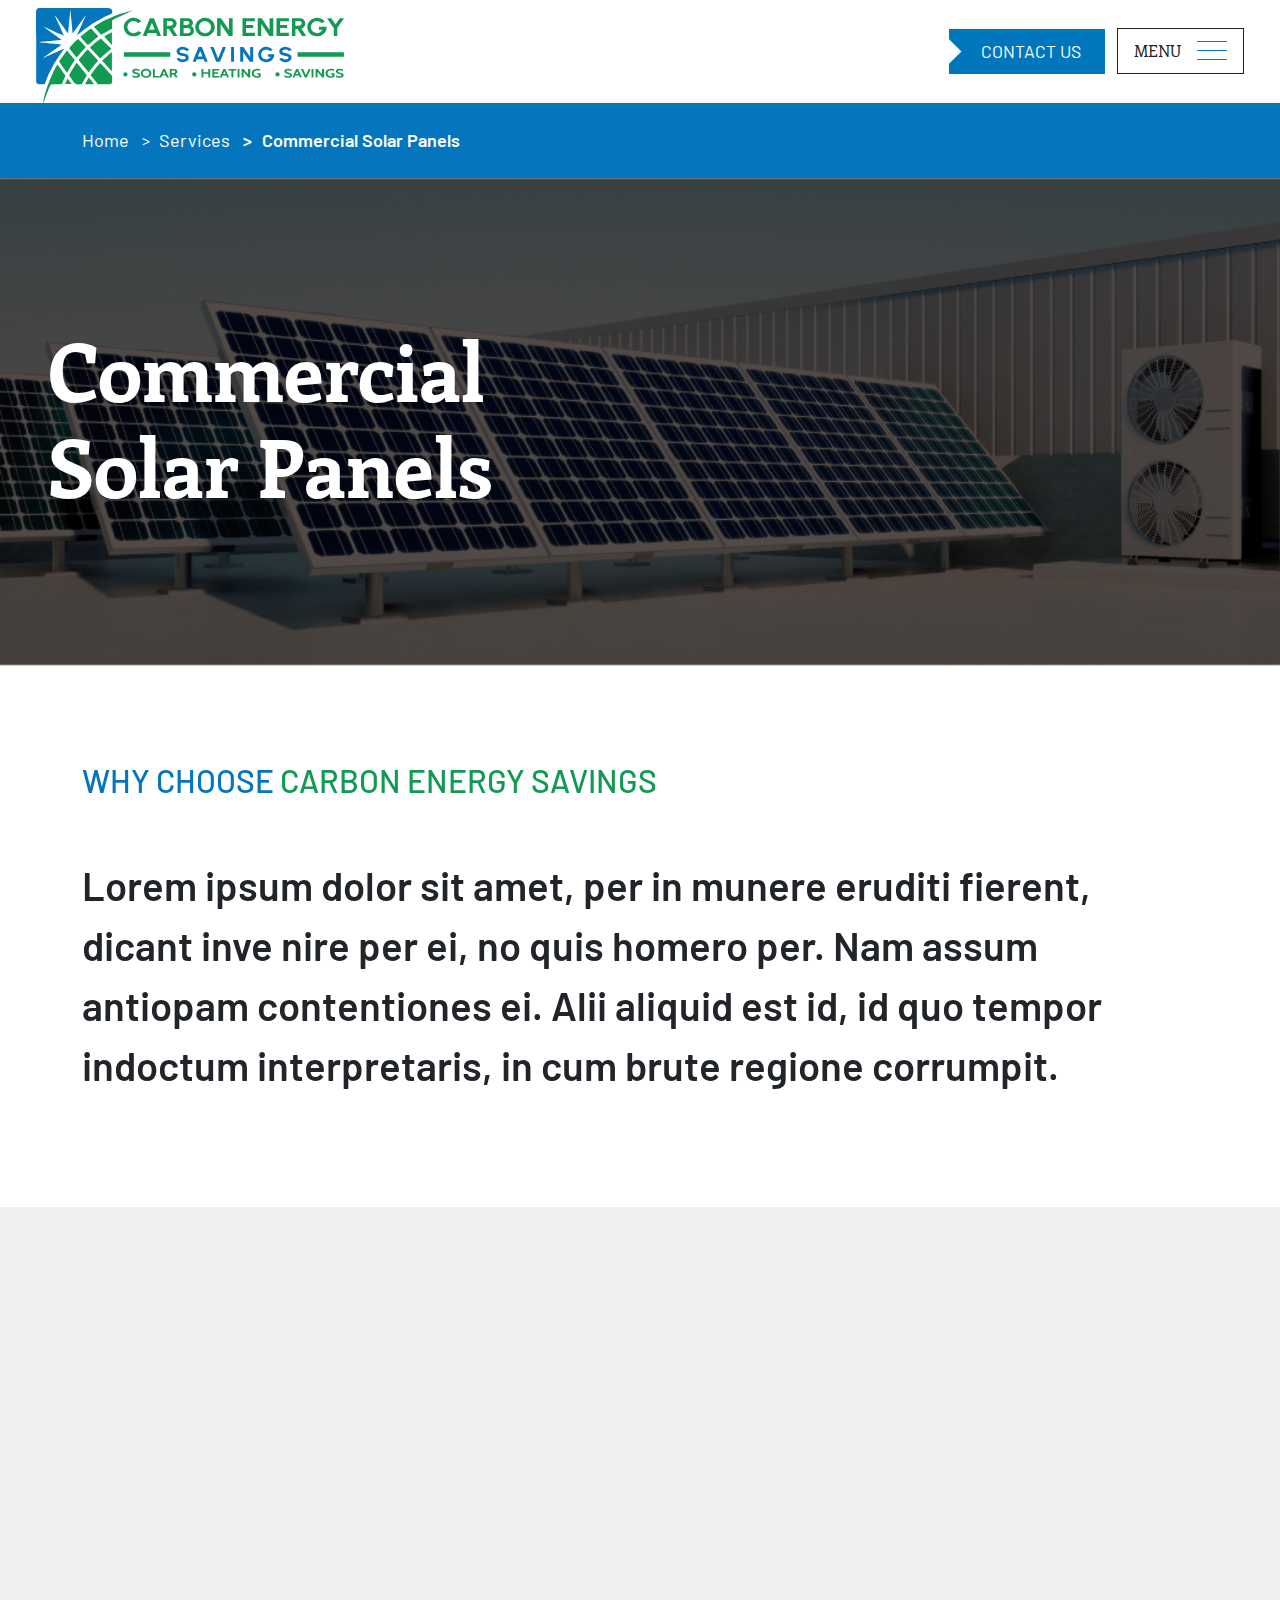
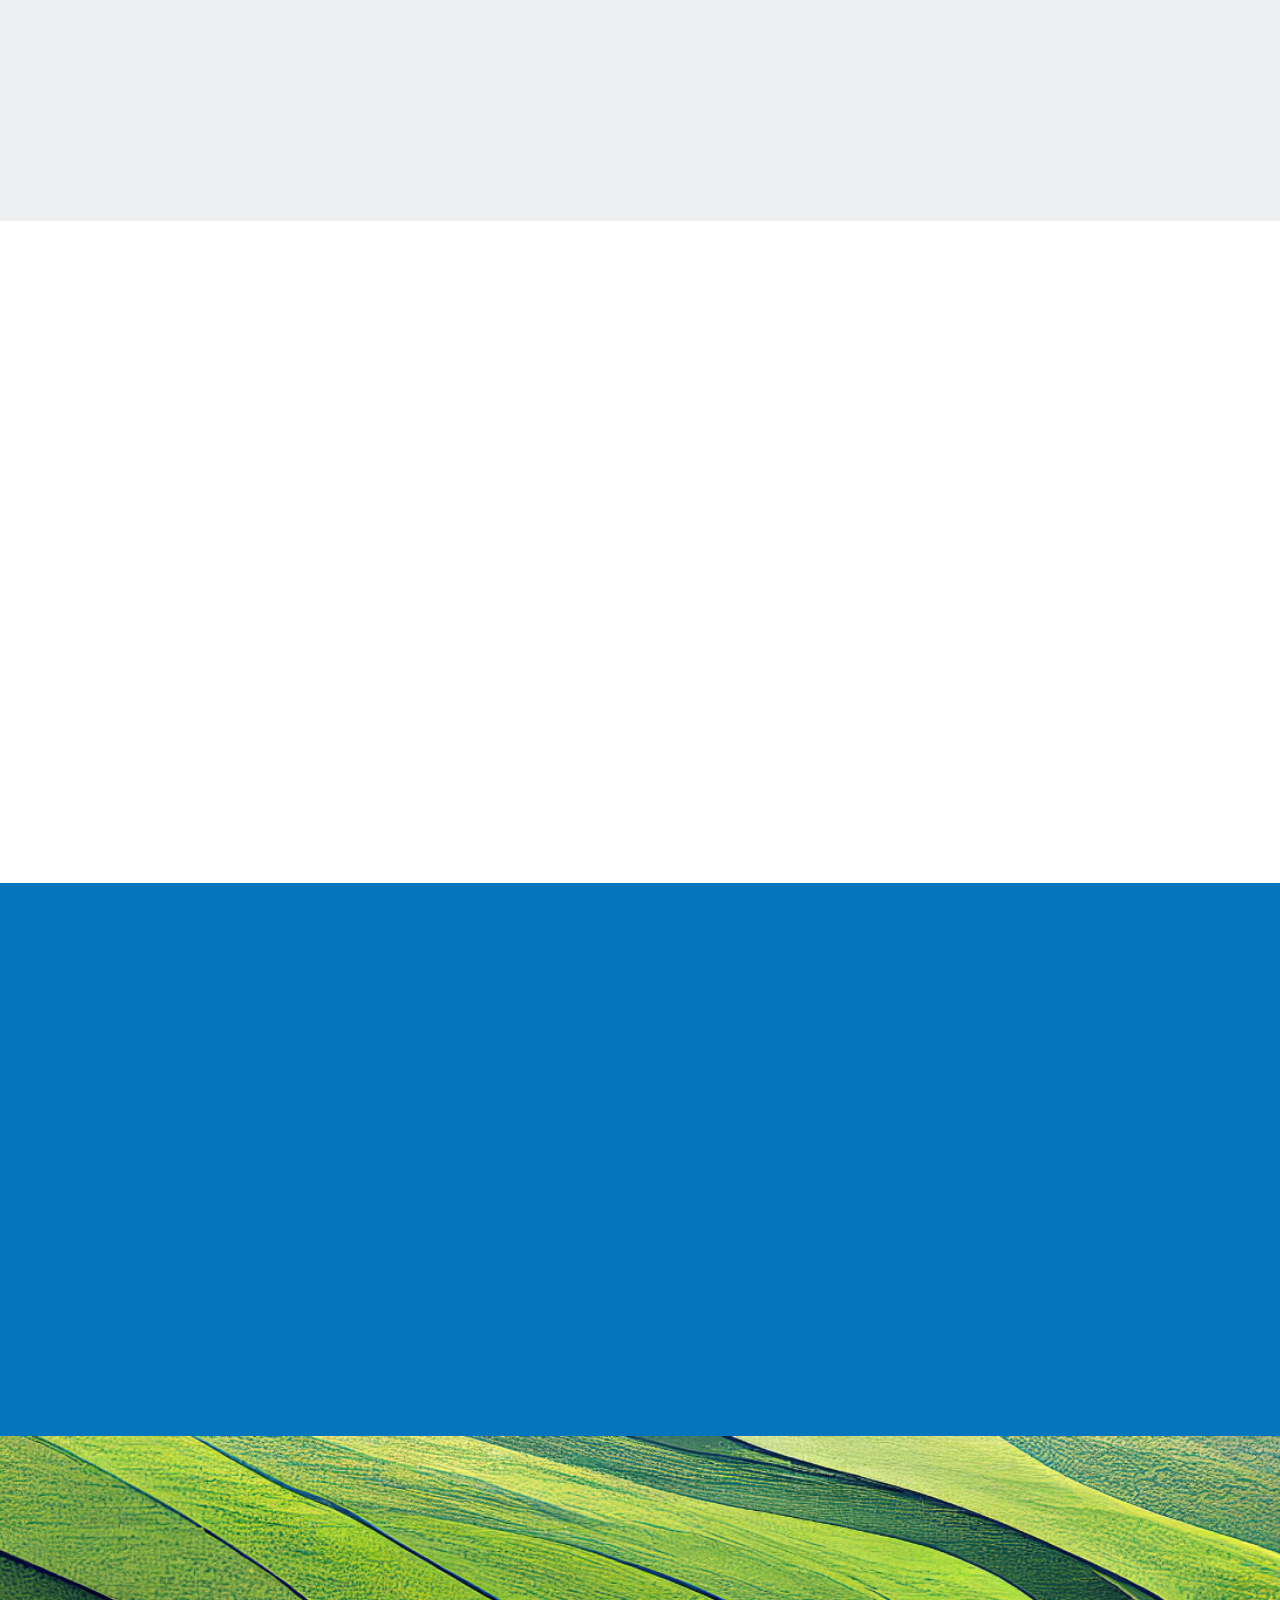
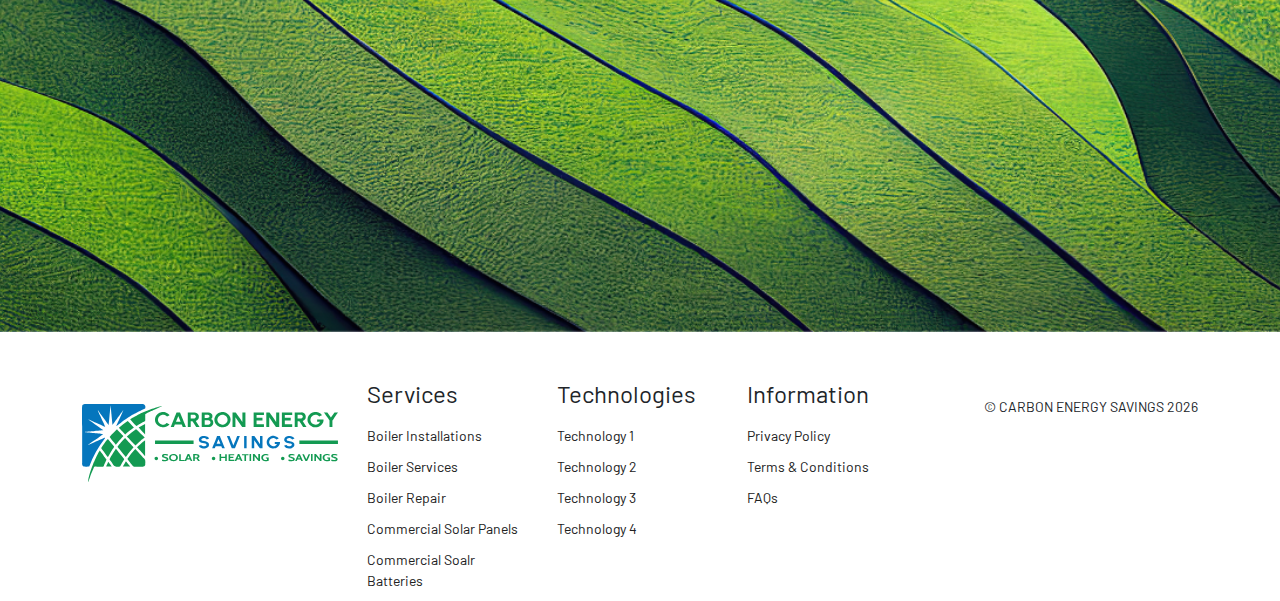
==== commit 9ed8451f: "aos" ====
--- a/inner.html
+++ b/inner.html
@@ -113,7 +113,7 @@
    <!-- End Hero Inner  -->
     
    <!-- Inner intro  -->
-    <section class="inner-intro py-5">
+    <section class="inner-intro py-5" data-aos="fade-up" data-aos-duration="1000" data-aos-delay="0" data-aos="fade-up" data-aos-duration="1000" data-aos-delay="0">
         <div class="container py-5">
             <div class="row">
                 <div class="col-12">
@@ -132,7 +132,7 @@
         <div class="zebra container-fluid py-5">
             <div class="container my-5 py-5">
                 <div class="row">
-                    <div class="col-md-6 col-lg-4">
+                    <div class="col-md-6 col-lg-4" data-aos="fade-right" data-aos-duration="1000" data-aos-delay="0">
                         <div class="zebra-img-contain pe-md-5">
                             <img src="/img/zebra.png" alt="">
                             <div class="zebra-logo-bg">
@@ -140,10 +140,10 @@
                             </div>
                         </div>
                     </div>
-                    <div class="col-md-6 col-lg-4 pe-xl-5">
+                    <div class="col-md-6 col-lg-4 pe-xl-5" data-aos="fade-right" data-aos-duration="1000" data-aos-delay="200">
                         <p>Lorem ipsum dolor sit amet, per in  munere eruditi ﬁerent, dicant inven ire per ei, no quis homero per. Nam assum antiopam contentiones ei. Alii aliquid est id, id quo tempor ind octum interpretaris, in cum brute regione corrumpit.  </p>
                     </div>
-                    <div class="col-md-6 ms-md-auto col-lg-4 ps-xl-5">
+                    <div class="col-md-6 ms-md-auto col-lg-4 ps-xl-5" data-aos="fade-right" data-aos-duration="1000" data-aos-delay="400">
                         <ul class="custom-bullet-list">
                             <li>Lorem ipsum dolor sit ame</li>
                             <li>Lorem ipsum dolor sit ame</li>
@@ -163,10 +163,10 @@
             <div class="container my-5 py-5">
                 <div class="row">
                     
-                    <div class="col-md-6 col-lg-4 pe-xl-5">
+                    <div class="col-md-6 col-lg-4 pe-xl-5" data-aos="fade-left" data-aos-duration="1000" data-aos-delay="0">
                         <p>Lorem ipsum dolor sit amet, per in  munere eruditi ﬁerent, dicant inven ire per ei, no quis homero per. Nam assum antiopam contentiones ei. Alii aliquid est id, id quo tempor ind octum interpretaris, in cum brute regione corrumpit.  </p>
                     </div>
-                    <div class="col-md-6 ms-md-auto col-lg-4 ps-xl-5">
+                    <div class="col-md-6 ms-md-auto col-lg-4 ps-xl-5" data-aos="fade-left" data-aos-duration="1000" data-aos-delay="200">
                         <ul class="custom-bullet-list">
                             <li>Lorem ipsum dolor sit ame</li>
                             <li>Lorem ipsum dolor sit ame</li>
@@ -177,7 +177,7 @@
                         </ul>
                     </div>
                     <div class="col-md-6 col-lg-4">
-                        <div class="zebra-img-contain pe-md-5">
+                        <div class="zebra-img-contain pe-md-5" data-aos="fade-left" data-aos-duration="1000" data-aos-delay="400">
                             <img src="/img/zebra.png" alt="">
                             <div class="zebra-logo-bg">
                                   <svg id="svg-id-3-iju3f" xmlns="http://www.w3.org/2000/svg" viewBox="0 0 78.35 78.35"><g style="isolation:isolate;"><g id="svg-id-4-1emnj"><g id="svg-id-5-j8qg8"><rect width="78.35" height="78.35" style="fill:#fff;"/><g style="isolation:isolate; mix-blend-mode:multiply;"><path d="M37.17,27.93c.93-2.74,2.37-5.26,3.5-7.91.81-1.89,1.67-3.77,2.5-5.65.17-.13.23-.28.09-.47-.1.1-.19.19-.29.29-2.55,3.54-5.1,7.09-7.65,10.63-.39.54-.78,1.08-1.37,1.91-.54-5.64-1.05-10.97-1.55-16.3-.06,0-.12,0-.18.01-.52,5.34-1.04,10.69-1.58,16.33-3.04-4.26-5.91-8.3-8.79-12.34-.11.06-.23.13-.34.19,2.05,4.52,4.09,9.03,6.25,13.79-4.61-2.09-9.01-4.08-13.41-6.07-.17-.07-.34-.14-.51-.21-.22-.2-.44-.23-.72-.04.2.09.37.18.54.26.13.08.26.17.39.25,3.92,2.84,7.85,5.69,12.03,8.71-5.27.51-10.29.99-15.31,1.47.01.11.02.23.03.34,5.04.49,10.08.99,15.37,1.51-4.33,3.06-8.45,5.98-12.58,8.89.06.12.11.23.17.35,4.59-2.08,9.17-4.15,13.76-6.23.1.06.2.12.29.18-5.73,7.37-10.3,15.37-13.38,24.22-1.31,0-2.58.02-3.85,0-1.17-.03-1.92-.76-2.01-1.93-.04-.55,0-1.11,0-1.67,0-15.43-.01-30.85-.02-46.28,0-2.31.55-2.86,2.88-2.86,15.74,0,31.49.01,47.23.02,2.2,0,3.15,1.27,2.63,3.43-.08.35-.3.44-.55.54-8.57,3.59-16.36,8.44-23.37,14.55-.05.05-.14.06-.22.08l.02.02M21.58,14.36c0-.07.03-.16,0-.19-.05-.04-.15-.08-.2-.06-.13.07-.11.17.01.24.05.03.13.01.19.01Z" style="fill:#0a76bd; fill-rule:evenodd;"/><path d="M46.48,55.75c1.95-2.97,4.1-5.7,6.58-8.38,2.13,2.32,4.21,4.59,6.29,6.87.08.08.07.26.16.31,2.34,1.29,1.85,3.51,1.81,5.57-.02,1.26-.78,1.94-2.07,1.96-2.35.02-4.69,0-7.04,0-.42,0-.75-.08-1.03-.44-1.55-1.96-3.12-3.9-4.71-5.89" style="fill:#119951; fill-rule:evenodd;"/><path d="M23.26,48.56c1.82,2.47,3.57,4.85,5.34,7.23.3.4.15.72-.02,1.1-.66,1.44-1.33,2.88-1.92,4.36-.25.61-.56.83-1.22.81-1.95-.05-3.9,0-5.84-.04-.7-.02-1.04.23-1.33.86-1.8,3.94-3.31,7.99-4.58,12.15-.73-3.19,5.02-19.12,9.58-26.47" style="fill:#119951; fill-rule:evenodd;"/><path d="M51.57,45.75c-2.38,2.6-4.47,5.24-6.51,8.16-1.3-1.61-2.54-3.14-3.77-4.66-.89-1.1-1.76-2.22-2.65-3.32-.29-.35-.51-.64-.13-1.12,1.85-2.33,3.74-4.61,5.98-6.72,2.35,2.55,4.68,5.07,7.07,7.66" style="fill:#119951; fill-rule:evenodd;"/><path d="M53.79,27.71c-1.63-1.82-3.26-3.65-4.98-5.57,8.18-5.31,17.32-9.02,27.11-11.22-1.45.62-2.91,1.22-4.35,1.86-2.73,1.22-5.47,2.45-8.17,3.73-.66.32-1.21.87-1.9,1.18-.38.17-.22.56-.22.85-.01,1.43,0,2.86,0,4.29,0,.45,0,.82-.53,1.06-2.34,1.08-4.58,2.35-6.97,3.81" style="fill:#119951; fill-rule:evenodd;"/><path d="M36.81,47.19c2.27,2.82,4.43,5.51,6.6,8.19.26.32.32.61.05.96-1.2,1.53-1.9,3.35-2.86,5.02-.3.52-.63.64-1.2.72-2.43.35-4.28-.27-5.44-2.62-.51-1.04-1.35-1.92-2.06-2.86-.28-.38-.42-.7-.16-1.17,1.52-2.79,3.11-5.53,5.06-8.24" style="fill:#119951; fill-rule:evenodd;"/><path d="M60.85,37.43c-2.79,2.12-5.33,4.27-7.74,6.74-2.35-2.56-4.64-5.06-7.01-7.64,2.34-2.26,4.84-4.18,7.53-6.03,2.38,2.29,4.74,4.56,7.22,6.94" style="fill:#119951; fill-rule:evenodd;"/><path d="M30.02,54c-1.89-2.59-3.68-5.04-5.49-7.52,1.64-2.67,3.47-5.14,5.52-7.66,1.73,2.14,3.37,4.19,5.03,6.24.31.39.05.65-.16.94-1.75,2.51-3.33,5.12-4.9,8.01" style="fill:#119951; fill-rule:evenodd;"/><path d="M36.72,43.51c-1.68-2.09-3.23-4.04-4.8-5.98-.27-.33-.3-.59,0-.93,1.8-2.05,3.71-4,5.79-5.88,1.77,1.92,3.49,3.77,5.26,5.7-2.23,2.22-4.25,4.56-6.25,7.1" style="fill:#119951; fill-rule:evenodd;"/><path d="M46.67,23.55c1.72,1.86,3.38,3.67,5.1,5.53-2.36,1.69-4.8,3.58-7.18,5.79-1.72-1.88-3.42-3.73-5.2-5.67,2.26-2.02,4.61-3.81,7.28-5.65" style="fill:#119951; fill-rule:evenodd;"/><path d="M61.26,53.09c-2.32-2.54-4.49-4.9-6.7-7.32,2.1-2.13,4.27-4.03,6.7-5.92v13.24" style="fill:#119951; fill-rule:evenodd;"/><path d="M55.95,29.01c1.48-.96,3.29-1.92,5.28-2.91v8.71c-1.82-2-3.54-3.88-5.28-5.8" style="fill:#119951; fill-rule:evenodd;"/><path d="M42.71,61.95c.85-1.47,1.63-2.82,2.5-4.33,1.2,1.49,2.29,2.84,3.5,4.33h-6" style="fill:#119951; fill-rule:evenodd;"/><path d="M33.18,62.02h-4.5c.56-1.27,1.08-2.43,1.69-3.81.97,1.31,1.82,2.46,2.82,3.81" style="fill:#119951; fill-rule:evenodd;"/></g></g></g></g></svg>
@@ -193,12 +193,12 @@
    <!-- End Zebra sections  -->
 
     <!-- Get in touch  -->
-     <section class="get-in-touch pt-5">
+    <section class="get-in-touch pt-5">
         <div class="container-fluid pt-3">
             <div class="container">
 
                 <div class="row justify-content-center">
-                    <div class="col-12 col-lg-7">
+                    <div class="col-12 col-lg-7" data-aos="fade-up" data-aos-duration="1000" data-aos-delay="0">
                         <div class="section-title">
                             <h2>Get in touch</h2>
                         </div>
@@ -206,14 +206,14 @@
                 </div>
                 
                 <div class="row pt-3 pt-lg-5">
-                    <div class="col-12 col-lg-6 border-col mb-5 pb-3">
+                    <div class="col-12 col-lg-6 border-col mb-5 pb-3" data-aos="fade-right" data-aos-duration="1000" data-aos-delay="0">
                         <p>Lorem ipsum dolor sit amet, per in munere eruditi ﬁerent, dicant invenire per ei, no quis homero per. Nam assum antiopam contentiones ei. Alii aliquid est id, id quo tempor indoctum interpretaris, in cum brute regione corrumpit.</p>
                     </div> 
-                    <div class="col-12 col-lg-6 btn-col">
+                    <div class="col-12 col-lg-6 btn-col" data-aos="fade-left" data-aos-duration="1000" data-aos-delay="0">
                         <a href="#" class="white-btn mb-5">
                             Enquire Now
-                            <svg id="svg-id-6-1er06" width="20"  class="ms-2" xmlns="http://www.w3.org/2000/svg" viewBox="0 0 15.24 8.96">
-                                <g id="svg-id-7-dru82">
+                            <svg id="svg-id-52-4s7wz" width="20"  class="ms-2" xmlns="http://www.w3.org/2000/svg" viewBox="0 0 15.24 8.96">
+                                <g id="svg-id-53-oa55z">
                                   <polyline points="0 3.88 12.47 3.88 6.85 .88 7.32 0 15.24 4.22 7.34 8.96 6.83 8.1 12.2 4.88 0 4.88 0 3.88" style="fill:#212121; fill-rule:evenodd;"/>
                                 </g>
                               </svg>    
@@ -232,9 +232,9 @@
         <div class="container-fluid px-0">
             <div class="get-in-touch-social d-flex flex-column justify-content-center align-items-center mt-5">
                 <img src="/img/get-in-touch.png" alt="">
-                <a href="#" alt=""><svg id="svg-id-8-cor3t" xmlns="http://www.w3.org/2000/svg" viewBox="0 0 33.66 33.66"><g id="svg-id-9-6yuey"><rect width="33.66" height="33.66" style="fill:#0076bd;"/><path d="M18.03,24.64h-3.23v-7.81h-1.62v-2.69h1.62v-1.62c0-2.19.91-3.5,3.5-3.5h2.16v2.69h-1.35c-1.01,0-1.08.38-1.08,1.08v1.35h2.44l-.29,2.69h-2.15v7.81" style="fill:#fff; fill-rule:evenodd;"/></g></svg></a>
-                <a href="#" alt=""><svg id="svg-id-10-n4dwb" xmlns="http://www.w3.org/2000/svg" viewBox="0 0 33.66 33.66"><g id="svg-id-11-04mry"><rect width="33.66" height="33.66" style="fill:#0076bd;"/><path d="M22.6,22.69c0,.54-.19,1.01-.58,1.4-.47.38-1.12.52-1.88.51-1.14,0-2.97.16-4.78-.2-.66-.13-1.59-.7-1.97-.97-1.41-.99-2.37-2.72-2.37-4.52v-7.91c.03-1.2.85-1.96,1.91-1.98.55,0,1.01.19,1.4.58.39.39.59.86.59,1.4v1.98h5.64c2.67,0,2.9,3.87,0,3.87h-5.66v2.05c.26,1.61,1.45,1.83,2.71,1.76,1.08.06,2.23.03,2.51.03,1.39-.18,2.43.49,2.49,1.98" style="fill:#fff; fill-rule:evenodd;"/></g></svg></a>
-                <a href="#" alt=""><svg id="svg-id-12-fauh7" xmlns="http://www.w3.org/2000/svg" viewBox="0 0 33.66 33.66"><g id="svg-id-13-k7142"><rect width="33.66" height="33.66" style="fill:#0076bd;"/><polyline points="26.45 11.63 23.15 11.72 23.07 8.42 22.24 8.44 22.33 11.74 19.02 11.83 19.04 12.65 22.35 12.57 22.43 15.87 23.26 15.85 23.17 12.55 26.48 12.46 26.45 11.63" style="fill:#fff;"/><path d="M15.56,18.11c-.47-.31-1.37-1.09-1.39-1.55-.01-.55.14-.82.94-1.49.83-.68,1.4-1.62,1.37-2.7-.03-1.28-.64-2.52-1.72-2.91l1.62-.04,1.12-.86-5.11.13c-2.29.06-4.4,1.85-4.35,3.86.05,2.05,1.66,3.67,3.99,3.61.16,0,.32-.01.47-.03-.14.29-.24.62-.23.96.02.57.33,1.02.73,1.39-.29,0-.58.02-.88.03-2.84.07-4.97,1.94-4.92,3.81.05,1.84,2.47,2.93,5.31,2.86,3.23-.08,4.97-1.96,4.92-3.81-.04-1.48-.5-2.35-1.87-3.27M12.77,15.62c-1.32,0-2.6-1.4-2.88-3.13-.27-1.72.58-3.07,1.89-3.06,1.32,0,2.6,1.36,2.88,3.08.27,1.72-.57,3.11-1.89,3.11M12.48,24.37c-1.96.05-3.41-1.15-3.45-2.64-.04-1.46,1.69-2.72,3.65-2.75.46,0,.89.06,1.28.17,1.08.71,1.86,1.11,2.09,1.95.05.17.07.35.08.52.04,1.49-.89,2.68-3.65,2.75" style="fill:#fff;"/></g></svg></a>
+                <a href="#" alt="" data-aos="fade-up" data-aos-duration="1000" data-aos-delay="0"><svg id="svg-id-54-2f4pv" xmlns="http://www.w3.org/2000/svg" viewBox="0 0 33.66 33.66"><g id="svg-id-55-l9es8"><rect width="33.66" height="33.66" style="fill:#0076bd;"/><path d="M18.03,24.64h-3.23v-7.81h-1.62v-2.69h1.62v-1.62c0-2.19.91-3.5,3.5-3.5h2.16v2.69h-1.35c-1.01,0-1.08.38-1.08,1.08v1.35h2.44l-.29,2.69h-2.15v7.81" style="fill:#fff; fill-rule:evenodd;"/></g></svg></a>
+                <a href="#" alt="" data-aos="fade-up" data-aos-duration="1000" data-aos-delay="200"><svg id="svg-id-56-psunq" xmlns="http://www.w3.org/2000/svg" viewBox="0 0 33.66 33.66"><g id="svg-id-57-jvos3"><rect width="33.66" height="33.66" style="fill:#0076bd;"/><path d="M22.6,22.69c0,.54-.19,1.01-.58,1.4-.47.38-1.12.52-1.88.51-1.14,0-2.97.16-4.78-.2-.66-.13-1.59-.7-1.97-.97-1.41-.99-2.37-2.72-2.37-4.52v-7.91c.03-1.2.85-1.96,1.91-1.98.55,0,1.01.19,1.4.58.39.39.59.86.59,1.4v1.98h5.64c2.67,0,2.9,3.87,0,3.87h-5.66v2.05c.26,1.61,1.45,1.83,2.71,1.76,1.08.06,2.23.03,2.51.03,1.39-.18,2.43.49,2.49,1.98" style="fill:#fff; fill-rule:evenodd;"/></g></svg></a>
+                <a href="#" alt="" data-aos="fade-up" data-aos-duration="1000" data-aos-delay="400"><svg id="svg-id-58-k0drr" xmlns="http://www.w3.org/2000/svg" viewBox="0 0 33.66 33.66"><g id="svg-id-59-6d8q8"><rect width="33.66" height="33.66" style="fill:#0076bd;"/><polyline points="26.45 11.63 23.15 11.72 23.07 8.42 22.24 8.44 22.33 11.74 19.02 11.83 19.04 12.65 22.35 12.57 22.43 15.87 23.26 15.85 23.17 12.55 26.48 12.46 26.45 11.63" style="fill:#fff;"/><path d="M15.56,18.11c-.47-.31-1.37-1.09-1.39-1.55-.01-.55.14-.82.94-1.49.83-.68,1.4-1.62,1.37-2.7-.03-1.28-.64-2.52-1.72-2.91l1.62-.04,1.12-.86-5.11.13c-2.29.06-4.4,1.85-4.35,3.86.05,2.05,1.66,3.67,3.99,3.61.16,0,.32-.01.47-.03-.14.29-.24.62-.23.96.02.57.33,1.02.73,1.39-.29,0-.58.02-.88.03-2.84.07-4.97,1.94-4.92,3.81.05,1.84,2.47,2.93,5.31,2.86,3.23-.08,4.97-1.96,4.92-3.81-.04-1.48-.5-2.35-1.87-3.27M12.77,15.62c-1.32,0-2.6-1.4-2.88-3.13-.27-1.72.58-3.07,1.89-3.06,1.32,0,2.6,1.36,2.88,3.08.27,1.72-.57,3.11-1.89,3.11M12.48,24.37c-1.96.05-3.41-1.15-3.45-2.64-.04-1.46,1.69-2.72,3.65-2.75.46,0,.89.06,1.28.17,1.08.71,1.86,1.11,2.09,1.95.05.17.07.35.08.52.04,1.49-.89,2.68-3.65,2.75" style="fill:#fff;"/></g></svg></a>
             </div>
         </div>
         <!-- Get in touch Social  -->
@@ -353,5 +353,8 @@
         <script src='/scripts/current-year.js'></script>   
         <script src='/scripts/aos.js'></script>   
         <script src='/scripts/burger-toggle.js'></script>   
+        <script>
+            AOS.init();
+        </script>
     </body>
 </html>
--- a/css/_5.default.css
+++ b/css/_5.default.css
@@ -416,7 +416,7 @@
     position: absolute;
     top: 0;
     right: 0;
-    background-color: #ffffff;
+    background-color: var(--gray);
     border-bottom-left-radius: 10px;
 }
 .zebras .zebra-img-contain .zebra-logo-bg svg {
@@ -426,6 +426,10 @@
     
 }
 
+.zebras .zebra-img-contain .zebra-logo-bg svg g g g rect {
+    fill: var(--gray)!important;
+}
+
 .zebra-right .zebra-img-contain .zebra-logo-bg {
     left: 0;
     right: unset;
@@ -440,10 +444,19 @@
 .zebra:nth-of-type(2n) {
     background-color: #ffffff;
 }
+.zebra:nth-of-type(2n) .zebra-img-contain .zebra-logo-bg {
+    background-color: #ffffff;
+}
+.zebras .zebra:nth-of-type(2n) .zebra-img-contain .zebra-logo-bg svg g g g rect {
+    fill: #ffffff!important;
+}
 /*--------------------------------------------------------------
 # Our Services
 --------------------------------------------------------------*/
-
+.our-services .service-text {
+    font-size: 1.5rem;
+    font-weight: 600;
+}
 .our-services .service-cards .service-card img {
     width: 100%;
     height: 100%;
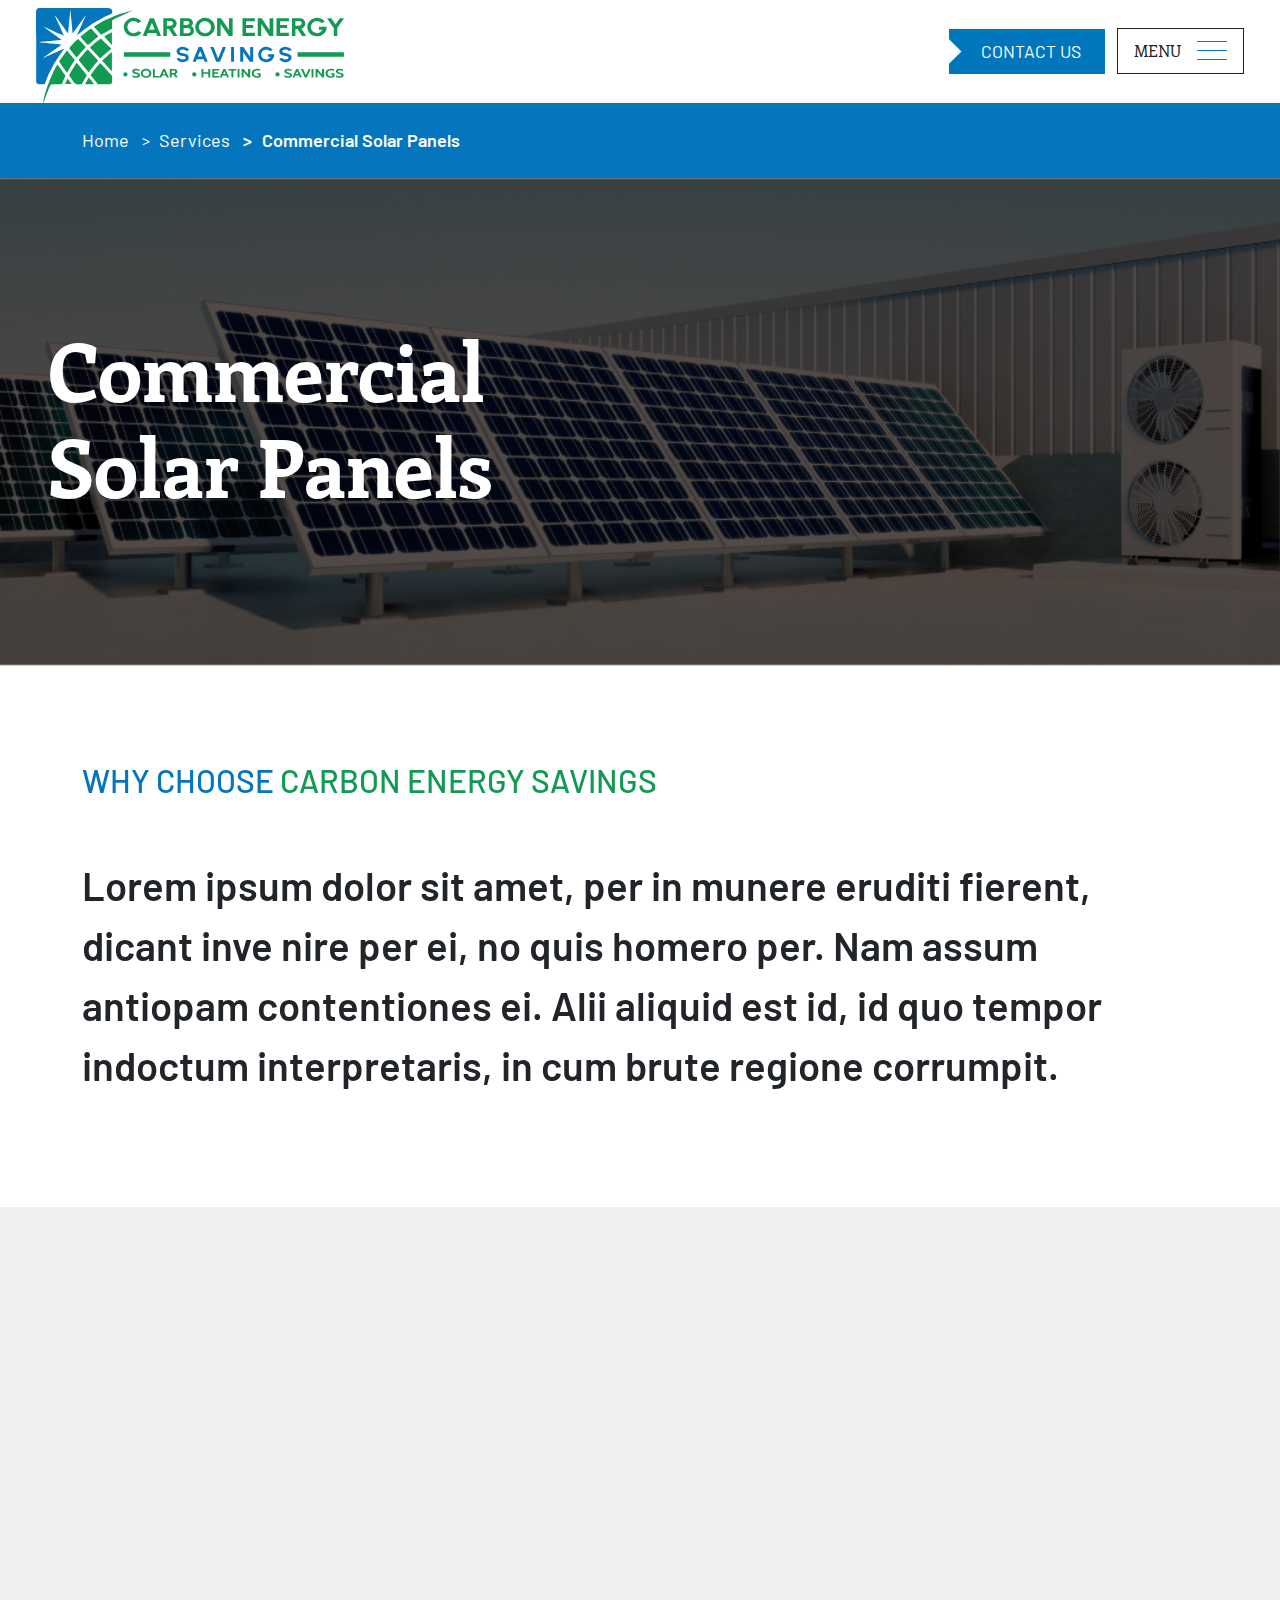
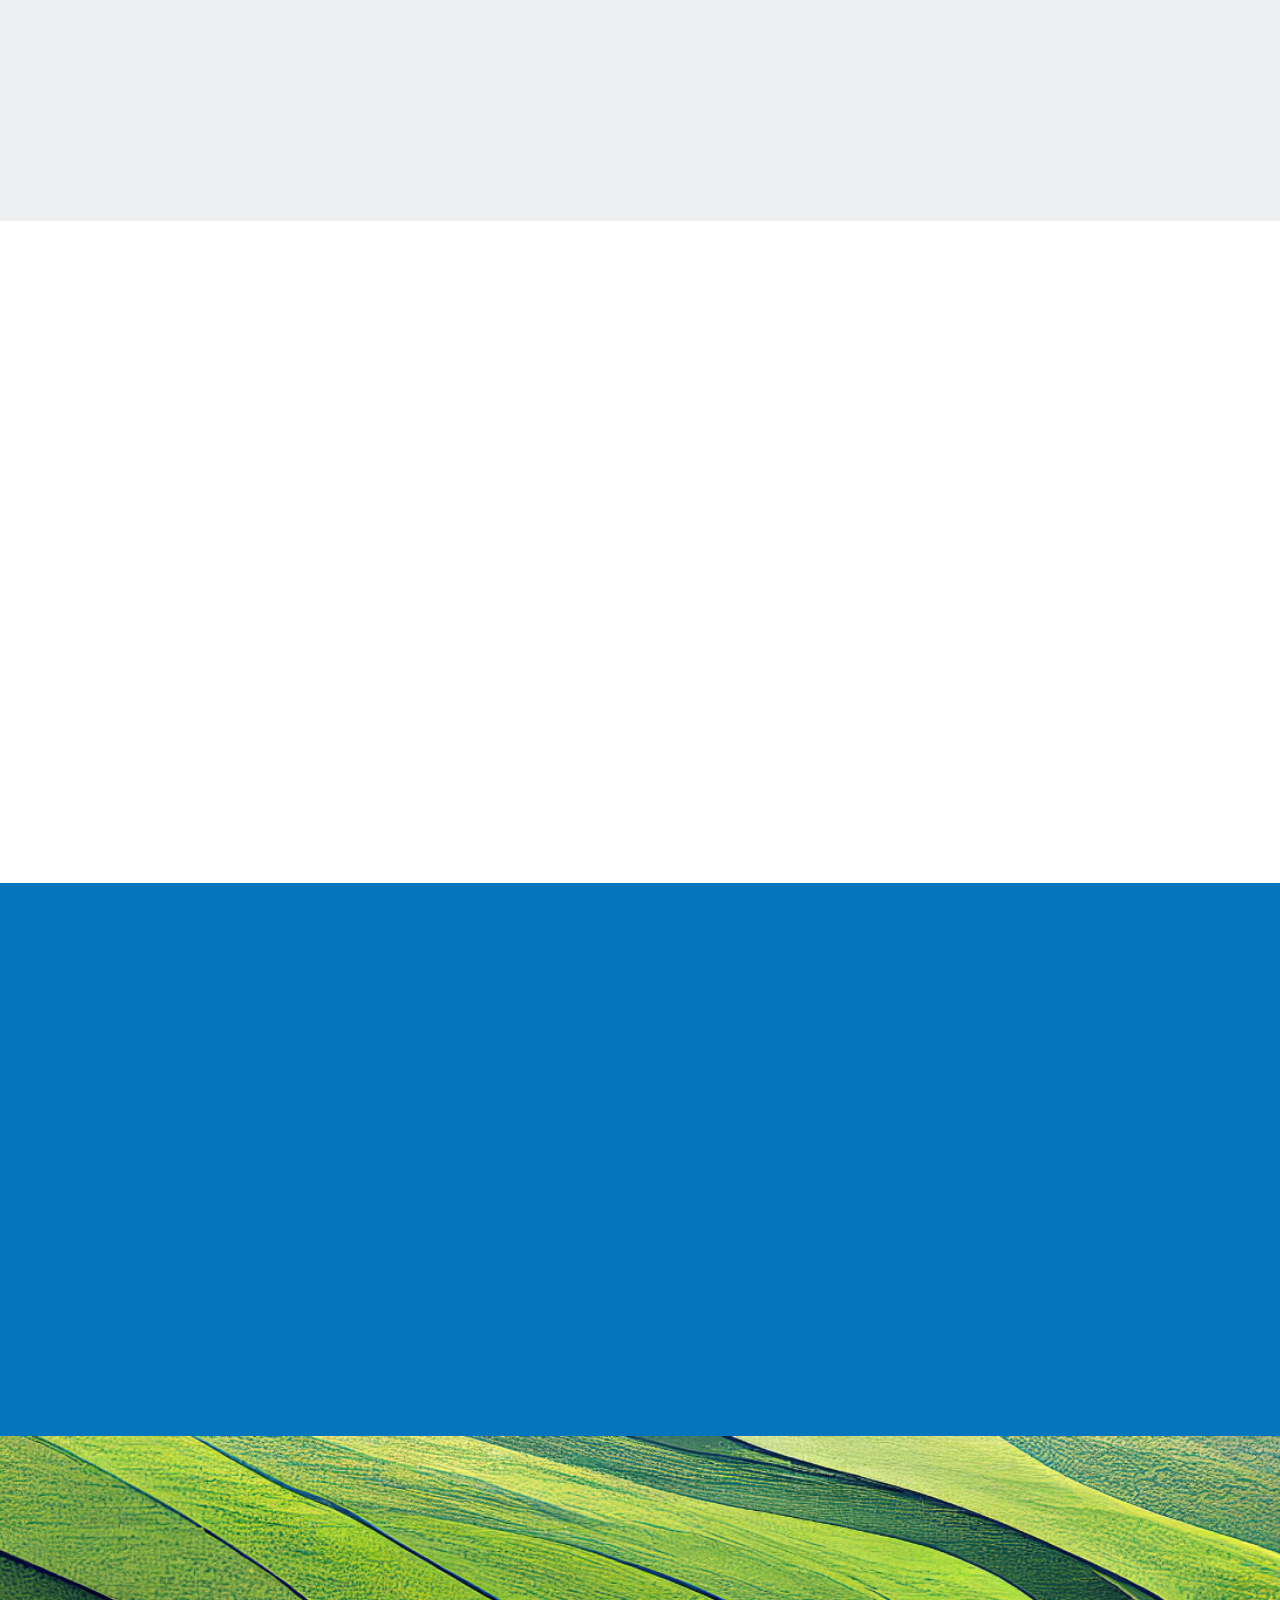
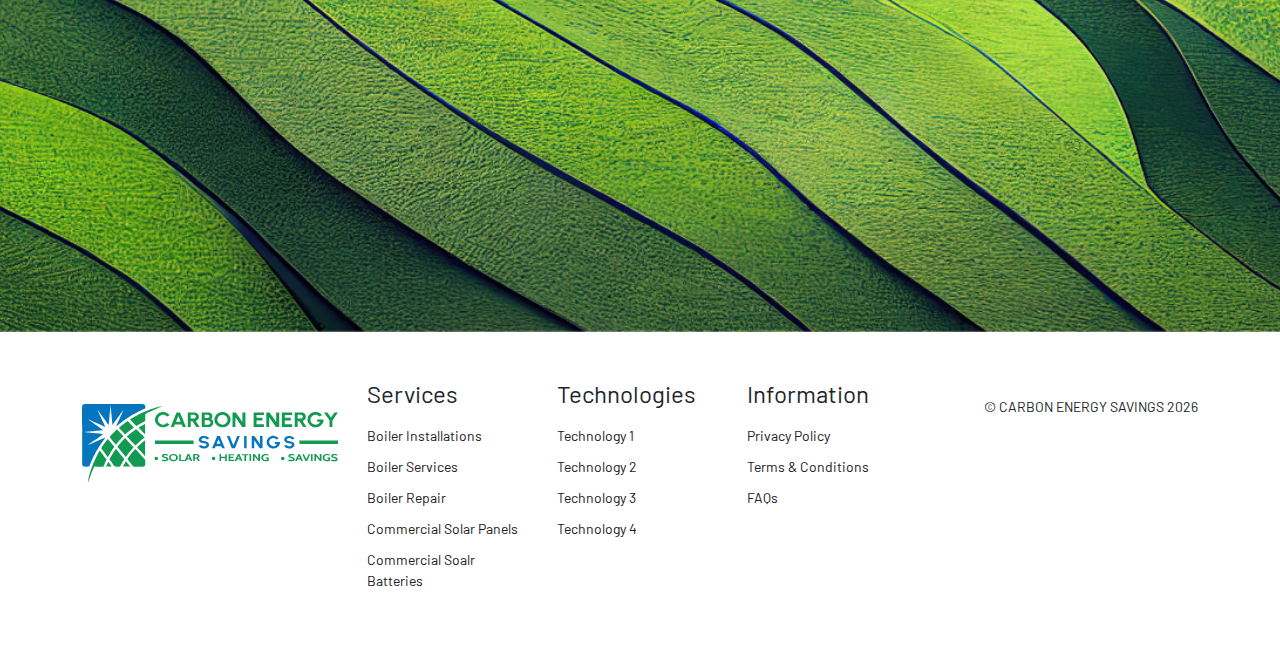
==== commit bbd7732f: "md layout fix" ====
--- a/inner.html
+++ b/inner.html
@@ -140,10 +140,10 @@
                             </div>
                         </div>
                     </div>
-                    <div class="col-md-6 col-lg-4 pe-xl-5" data-aos="fade-right" data-aos-duration="1000" data-aos-delay="200">
+                    <div class="col-md-6 col-lg-4 pe-xl-5" data-aos="fade-right" data-aos-duration="1000" data-aos-delay="50">
                         <p>Lorem ipsum dolor sit amet, per in  munere eruditi ﬁerent, dicant inven ire per ei, no quis homero per. Nam assum antiopam contentiones ei. Alii aliquid est id, id quo tempor ind octum interpretaris, in cum brute regione corrumpit.  </p>
                     </div>
-                    <div class="col-md-6 ms-md-auto col-lg-4 ps-xl-5" data-aos="fade-right" data-aos-duration="1000" data-aos-delay="400">
+                    <div class="col-md-6 ms-md-auto col-lg-4 ps-xl-5" data-aos="fade-right" data-aos-duration="1000" data-aos-delay="100">
                         <ul class="custom-bullet-list">
                             <li>Lorem ipsum dolor sit ame</li>
                             <li>Lorem ipsum dolor sit ame</li>
@@ -163,10 +163,10 @@
             <div class="container my-5 py-5">
                 <div class="row">
                     
-                    <div class="col-md-6 col-lg-4 pe-xl-5" data-aos="fade-left" data-aos-duration="1000" data-aos-delay="0">
+                    <div class="col-md-6 col-lg-4 pe-md-5 pe-xl-5 order-2 order-md-1 order-lg-1" data-aos="fade-left" data-aos-duration="1000" data-aos-delay="0">
                         <p>Lorem ipsum dolor sit amet, per in  munere eruditi ﬁerent, dicant inven ire per ei, no quis homero per. Nam assum antiopam contentiones ei. Alii aliquid est id, id quo tempor ind octum interpretaris, in cum brute regione corrumpit.  </p>
                     </div>
-                    <div class="col-md-6 ms-md-auto col-lg-4 ps-xl-5" data-aos="fade-left" data-aos-duration="1000" data-aos-delay="200">
+                    <div class="col-md-6 col-lg-4 ps-xl-5 order-3 order-lg-2 " data-aos="fade-left" data-aos-duration="1000" data-aos-delay="50">
                         <ul class="custom-bullet-list">
                             <li>Lorem ipsum dolor sit ame</li>
                             <li>Lorem ipsum dolor sit ame</li>
@@ -176,8 +176,8 @@
                             <li>Lorem ipsum dolor sit ame</li>
                         </ul>
                     </div>
-                    <div class="col-md-6 col-lg-4">
-                        <div class="zebra-img-contain pe-md-5" data-aos="fade-left" data-aos-duration="1000" data-aos-delay="400">
+                    <div class="col-md-6 col-lg-4 order-1 order-md-2 order-lg-3">
+                        <div class="zebra-img-contain pe-md-5" data-aos="fade-left" data-aos-duration="1000" data-aos-delay="100">
                             <img src="/img/zebra.png" alt="">
                             <div class="zebra-logo-bg">
                                   <svg id="svg-id-3-iju3f" xmlns="http://www.w3.org/2000/svg" viewBox="0 0 78.35 78.35"><g style="isolation:isolate;"><g id="svg-id-4-1emnj"><g id="svg-id-5-j8qg8"><rect width="78.35" height="78.35" style="fill:#fff;"/><g style="isolation:isolate; mix-blend-mode:multiply;"><path d="M37.17,27.93c.93-2.74,2.37-5.26,3.5-7.91.81-1.89,1.67-3.77,2.5-5.65.17-.13.23-.28.09-.47-.1.1-.19.19-.29.29-2.55,3.54-5.1,7.09-7.65,10.63-.39.54-.78,1.08-1.37,1.91-.54-5.64-1.05-10.97-1.55-16.3-.06,0-.12,0-.18.01-.52,5.34-1.04,10.69-1.58,16.33-3.04-4.26-5.91-8.3-8.79-12.34-.11.06-.23.13-.34.19,2.05,4.52,4.09,9.03,6.25,13.79-4.61-2.09-9.01-4.08-13.41-6.07-.17-.07-.34-.14-.51-.21-.22-.2-.44-.23-.72-.04.2.09.37.18.54.26.13.08.26.17.39.25,3.92,2.84,7.85,5.69,12.03,8.71-5.27.51-10.29.99-15.31,1.47.01.11.02.23.03.34,5.04.49,10.08.99,15.37,1.51-4.33,3.06-8.45,5.98-12.58,8.89.06.12.11.23.17.35,4.59-2.08,9.17-4.15,13.76-6.23.1.06.2.12.29.18-5.73,7.37-10.3,15.37-13.38,24.22-1.31,0-2.58.02-3.85,0-1.17-.03-1.92-.76-2.01-1.93-.04-.55,0-1.11,0-1.67,0-15.43-.01-30.85-.02-46.28,0-2.31.55-2.86,2.88-2.86,15.74,0,31.49.01,47.23.02,2.2,0,3.15,1.27,2.63,3.43-.08.35-.3.44-.55.54-8.57,3.59-16.36,8.44-23.37,14.55-.05.05-.14.06-.22.08l.02.02M21.58,14.36c0-.07.03-.16,0-.19-.05-.04-.15-.08-.2-.06-.13.07-.11.17.01.24.05.03.13.01.19.01Z" style="fill:#0a76bd; fill-rule:evenodd;"/><path d="M46.48,55.75c1.95-2.97,4.1-5.7,6.58-8.38,2.13,2.32,4.21,4.59,6.29,6.87.08.08.07.26.16.31,2.34,1.29,1.85,3.51,1.81,5.57-.02,1.26-.78,1.94-2.07,1.96-2.35.02-4.69,0-7.04,0-.42,0-.75-.08-1.03-.44-1.55-1.96-3.12-3.9-4.71-5.89" style="fill:#119951; fill-rule:evenodd;"/><path d="M23.26,48.56c1.82,2.47,3.57,4.85,5.34,7.23.3.4.15.72-.02,1.1-.66,1.44-1.33,2.88-1.92,4.36-.25.61-.56.83-1.22.81-1.95-.05-3.9,0-5.84-.04-.7-.02-1.04.23-1.33.86-1.8,3.94-3.31,7.99-4.58,12.15-.73-3.19,5.02-19.12,9.58-26.47" style="fill:#119951; fill-rule:evenodd;"/><path d="M51.57,45.75c-2.38,2.6-4.47,5.24-6.51,8.16-1.3-1.61-2.54-3.14-3.77-4.66-.89-1.1-1.76-2.22-2.65-3.32-.29-.35-.51-.64-.13-1.12,1.85-2.33,3.74-4.61,5.98-6.72,2.35,2.55,4.68,5.07,7.07,7.66" style="fill:#119951; fill-rule:evenodd;"/><path d="M53.79,27.71c-1.63-1.82-3.26-3.65-4.98-5.57,8.18-5.31,17.32-9.02,27.11-11.22-1.45.62-2.91,1.22-4.35,1.86-2.73,1.22-5.47,2.45-8.17,3.73-.66.32-1.21.87-1.9,1.18-.38.17-.22.56-.22.85-.01,1.43,0,2.86,0,4.29,0,.45,0,.82-.53,1.06-2.34,1.08-4.58,2.35-6.97,3.81" style="fill:#119951; fill-rule:evenodd;"/><path d="M36.81,47.19c2.27,2.82,4.43,5.51,6.6,8.19.26.32.32.61.05.96-1.2,1.53-1.9,3.35-2.86,5.02-.3.52-.63.64-1.2.72-2.43.35-4.28-.27-5.44-2.62-.51-1.04-1.35-1.92-2.06-2.86-.28-.38-.42-.7-.16-1.17,1.52-2.79,3.11-5.53,5.06-8.24" style="fill:#119951; fill-rule:evenodd;"/><path d="M60.85,37.43c-2.79,2.12-5.33,4.27-7.74,6.74-2.35-2.56-4.64-5.06-7.01-7.64,2.34-2.26,4.84-4.18,7.53-6.03,2.38,2.29,4.74,4.56,7.22,6.94" style="fill:#119951; fill-rule:evenodd;"/><path d="M30.02,54c-1.89-2.59-3.68-5.04-5.49-7.52,1.64-2.67,3.47-5.14,5.52-7.66,1.73,2.14,3.37,4.19,5.03,6.24.31.39.05.65-.16.94-1.75,2.51-3.33,5.12-4.9,8.01" style="fill:#119951; fill-rule:evenodd;"/><path d="M36.72,43.51c-1.68-2.09-3.23-4.04-4.8-5.98-.27-.33-.3-.59,0-.93,1.8-2.05,3.71-4,5.79-5.88,1.77,1.92,3.49,3.77,5.26,5.7-2.23,2.22-4.25,4.56-6.25,7.1" style="fill:#119951; fill-rule:evenodd;"/><path d="M46.67,23.55c1.72,1.86,3.38,3.67,5.1,5.53-2.36,1.69-4.8,3.58-7.18,5.79-1.72-1.88-3.42-3.73-5.2-5.67,2.26-2.02,4.61-3.81,7.28-5.65" style="fill:#119951; fill-rule:evenodd;"/><path d="M61.26,53.09c-2.32-2.54-4.49-4.9-6.7-7.32,2.1-2.13,4.27-4.03,6.7-5.92v13.24" style="fill:#119951; fill-rule:evenodd;"/><path d="M55.95,29.01c1.48-.96,3.29-1.92,5.28-2.91v8.71c-1.82-2-3.54-3.88-5.28-5.8" style="fill:#119951; fill-rule:evenodd;"/><path d="M42.71,61.95c.85-1.47,1.63-2.82,2.5-4.33,1.2,1.49,2.29,2.84,3.5,4.33h-6" style="fill:#119951; fill-rule:evenodd;"/><path d="M33.18,62.02h-4.5c.56-1.27,1.08-2.43,1.69-3.81.97,1.31,1.82,2.46,2.82,3.81" style="fill:#119951; fill-rule:evenodd;"/></g></g></g></g></svg>
@@ -209,7 +209,7 @@
                     <div class="col-12 col-lg-6 border-col mb-5 pb-3" data-aos="fade-right" data-aos-duration="1000" data-aos-delay="0">
                         <p>Lorem ipsum dolor sit amet, per in munere eruditi ﬁerent, dicant invenire per ei, no quis homero per. Nam assum antiopam contentiones ei. Alii aliquid est id, id quo tempor indoctum interpretaris, in cum brute regione corrumpit.</p>
                     </div> 
-                    <div class="col-12 col-lg-6 btn-col" data-aos="fade-left" data-aos-duration="1000" data-aos-delay="0">
+                    <div class="col-12 col-lg-6 btn-col d-flex flex-column align-items-center align-items-lg-start" data-aos="fade-left" data-aos-duration="1000" data-aos-delay="0">
                         <a href="#" class="white-btn mb-5">
                             Enquire Now
                             <svg id="svg-id-52-4s7wz" width="20"  class="ms-2" xmlns="http://www.w3.org/2000/svg" viewBox="0 0 15.24 8.96">
@@ -242,7 +242,7 @@
     <!-- End Get in touch  -->
 
     <!-- Footer  -->
-    <footer id="footer" class="d-flex-column pt-0 pt-md-4 pt-lg-5 ">
+    <footer id="footer" class="d-flex-column pt-0 pt-md-4 pt-lg-5 mb-xl-5">
         <!-- Footer Links -->
         <div class="container text-left">
           <div class="row">
@@ -327,7 +327,7 @@
                     </div>
               </div><!-- End Areas -->
             
-              <hr class="clearfix w-100 d-lg-none mb-0">
+              <hr class="clearfix w-100 d-xl-none mb-0">
 
               <div class="col-xl-3 text-xl-end shfooter py-3">
                 <p> &copy; CARBON ENERGY SAVINGS <span class="current-year"></span></p>
--- a/css/_5.default.css
+++ b/css/_5.default.css
@@ -58,7 +58,9 @@
 .section-title h2 {
     font-size: 2.5rem;
 }
-
+section {
+    overflow: hidden;
+}
 
 
 /*--------------------------------------------------------------
--- a/css/_6.medium.css
+++ b/css/_6.medium.css
@@ -29,15 +29,7 @@
         margin-bottom: 0;
     }
 
-    .get-in-touch .border-col {
-        border-bottom: none;
-        border-right: 3px solid #ffffff;
-        padding-right: 3rem;
-        text-align: right;
-    }
-    .get-in-touch .btn-col {
-        padding-left: 3rem;
-    }
+    
 
     .breadcrumb-item a {
         font-size: 1.125rem;
--- a/css/_7.large.css
+++ b/css/_7.large.css
@@ -36,6 +36,14 @@
     .zebras ul li:nth-of-type(1) {
         margin-top: 2rem;
     }
-
+    .get-in-touch .border-col {
+        border-bottom: none;
+        border-right: 3px solid #ffffff;
+        padding-right: 7rem;
+        text-align: right;
+    }
+    .get-in-touch .btn-col {
+        padding-left: 7rem;
+    }
 
 }--- a/css/_8.xl.css
+++ b/css/_8.xl.css
@@ -113,6 +113,7 @@
     .zebras ul li:nth-of-type(1) {
         margin-top: 5.5rem;
     }
+    
      
 }
         